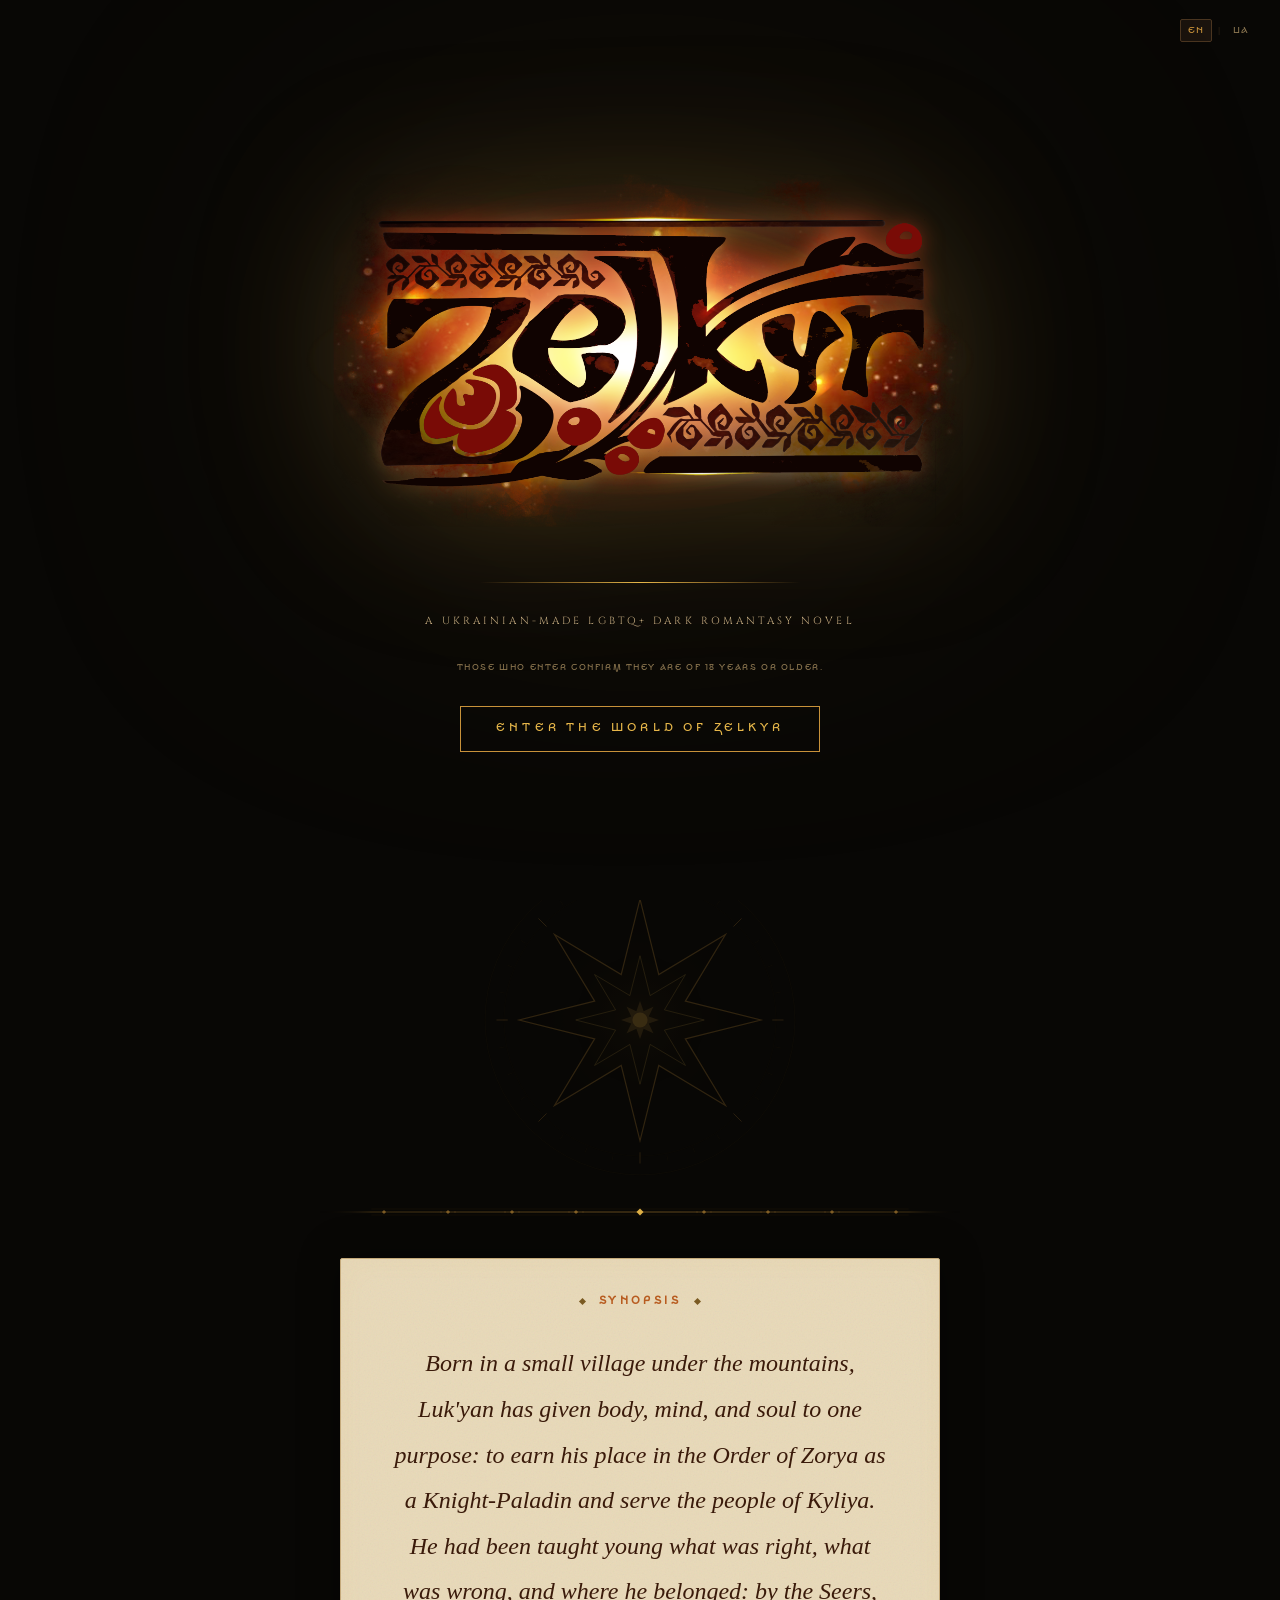
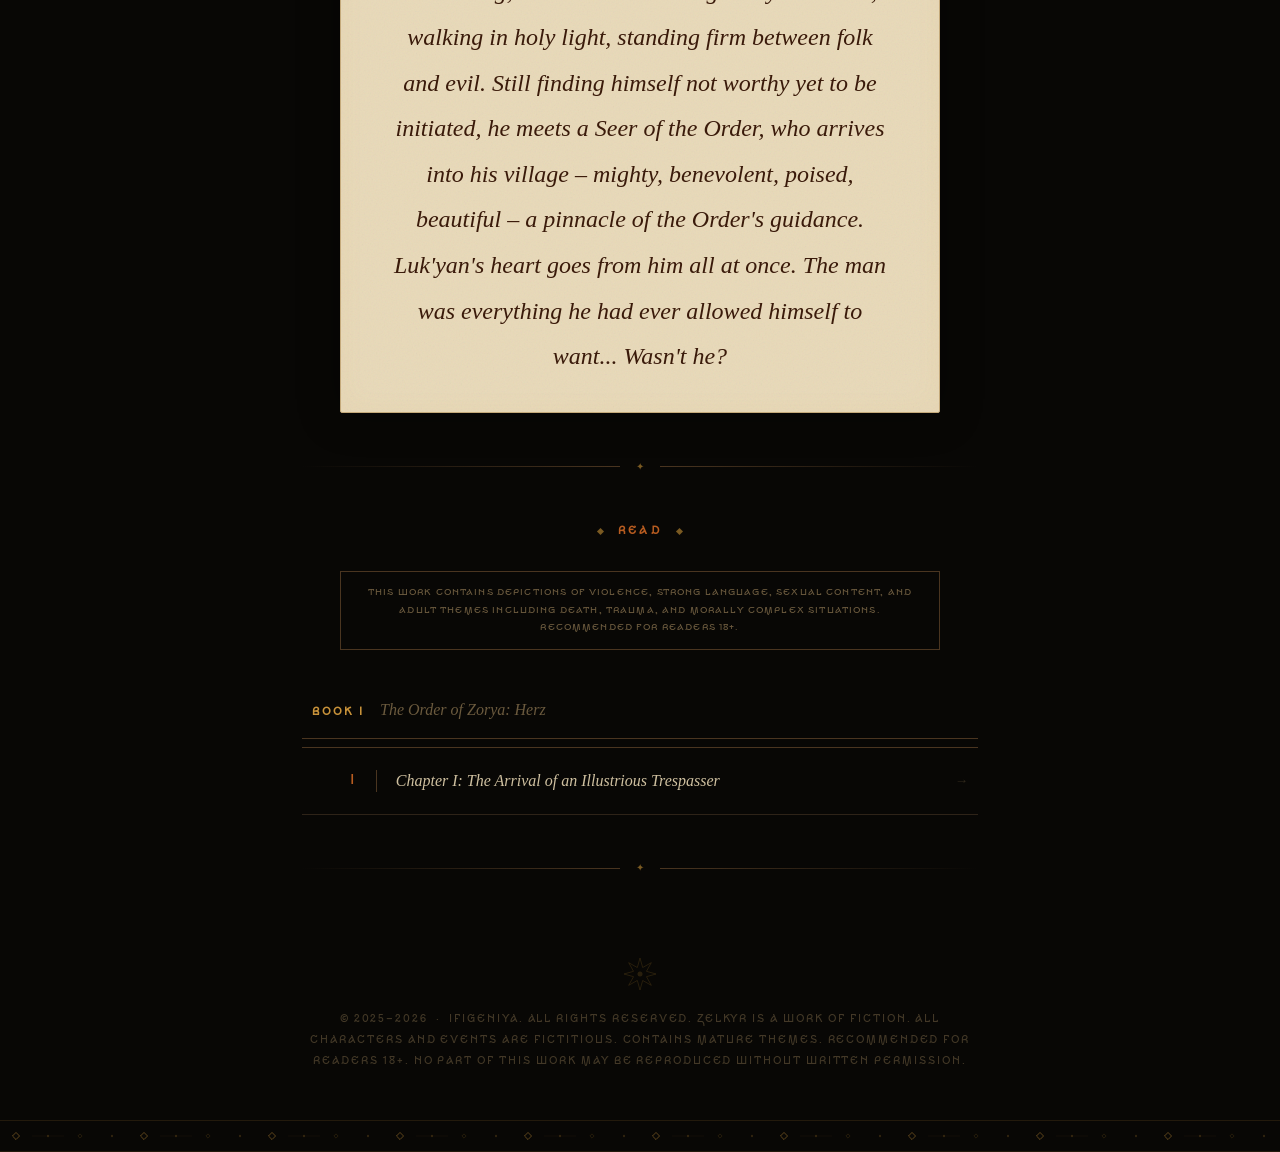
==== index.html @ b8bbede3 "Add files via upload" ====
<!DOCTYPE html>

<!--
  "Zelkyr" — www.zelkyr.com
  Built by Ifigeniya
  Last updated: 06/19/2025
  All rights reserved
-->

<html lang="en">
<head>
  <meta charset="UTF-8" />
  <meta name="viewport" content="width=device-width, initial-scale=1.0" />
  <meta name="description" content="What appears under the site name in Google search results" />
  <title>Zelkyr</title>
  <link rel="stylesheet" href="style.css" />
  <link rel="icon" type="image/x-icon" href="favicon.ico">
  <link rel="icon" type="image/png" sizes="32x32" href="favicon-32x32.png">
  <link rel="icon" type="image/png" sizes="16x16" href="favicon-16x16.png">
  <link rel="apple-touch-icon" sizes="180x180" href="apple-touch-icon.png">
  <link rel="manifest" href="site.webmanifest">

  <style>
    #mute-btn {
      position: fixed;
      bottom: 1.8rem;
      right: 2rem;
      z-index: 300;
      background: #12100c;
      border: 1px solid #4a3520;
      color: #6b5a3e;
      font-size: 1rem;
      width: 2.4rem;
      height: 2.4rem;
      border-radius: 50%;
      cursor: pointer;
      display: flex;
      align-items: center;
      justify-content: center;
      padding: 0;
      box-shadow: none;
      font-family: 'Segoe UI Symbol', 'Apple Color Emoji', 'Noto Music', sans-serif;
      transition: color 0.2s, border-color 0.2s, box-shadow 0.2s;
    }
    #mute-btn svg { display: block; margin: auto; }
    #mute-btn.playing {
      border-color: #c8923a;
      color: #e8b84a;
      box-shadow: 0 0 14px 3px #e8b84a88, 0 0 28px 6px #c8923a55;
    }
    #mute-btn:hover {
      color: #fff8d0;
      border-color: #e8b84a;
      box-shadow: 0 0 24px 6px #e8b84aaa, 0 0 48px 12px #c8923a66;
    }
  </style>

  <style id="splash-style">
    html.no-splash #splash {
      display: none !important;
    }

    #splash {
      position: fixed;
      inset: 0;
      z-index: 9999;
      background: #080705;
      display: flex;
      flex-direction: column;
      align-items: center;
      justify-content: center;
      gap: 1.8rem;
      padding: 2rem 1rem;
      overflow-y: auto;
      transition: opacity 1.2s ease;
    }

    #splash.hiding {
      opacity: 0;
      pointer-events: none;
    }

    .splash-title {
      text-align: center;
      padding: 0 1.5rem;
    }
    .splash-title img {
      display: block;
      margin: 0 auto;
      width: min(88vw, 900px);
      max-height: 45vh;
      height: auto;
      object-fit: contain;
      filter: drop-shadow(0 0 80px #e8b84a44) drop-shadow(0 0 160px #c8923a22);
    }

    /* Header title image */
    .site-title img {
      display: block;
      width: min(90vw, 1100px);
      max-width: none;
      height: auto;
      position: relative;
      left: 50%;
      transform: translateX(-50%);
    }

    .splash-rule {
      width: clamp(160px, 40vw, 320px);
      height: 1px;
      background: linear-gradient(to right, transparent, #7a5a22, #e8b84a, #7a5a22, transparent);
    }

    #splash-btn {
      font-family: var(--font-heading);
      font-size: 0.75rem;
      letter-spacing: 0.35em;
      text-transform: uppercase;
      color: #e8b84a;
      background: none;
      border: 1px solid #c8923a;
      padding: 0.9rem 2.2rem;
      cursor: pointer;
      transition: color 0.3s, border-color 0.3s, box-shadow 0.3s;
      animation: splashPulse 2.5s ease-in-out infinite;
    }

    #splash-btn:hover {
      color: #e8b84a;
      border-color: #c8923a;
      box-shadow: 0 0 20px #c8923a33;
      animation: none;
    }

    @keyframes splashPulse {
      0%, 100% {
        color: #c8923a;
        border-color: #7a5a22;
        box-shadow: 0 0 6px #c8923a22;
        text-shadow: none;
      }
      50% {
        color: #e8b84a;
        border-color: #c8923a;
        box-shadow: 0 0 24px #e8b84a99, 0 0 48px #c8923a55;
        text-shadow: 0 0 16px #e8b84a99;
      }
    }

    .splash-age {
      font-family: var(--font-heading);
      font-size: 0.55rem;
      letter-spacing: 0.18em;
      text-transform: uppercase;
      color: #8a7550;
      text-align: center;
      padding: 0 1.5rem;
    }


    .splash-lang {
      display: flex;
      align-items: center;
      gap: 0.4rem;
      position: absolute;
      top: 1.2rem;
      right: 1.5rem;
    }
    .splash-lang-btn {
      background: none;
      border: none;
      cursor: pointer;
      font-family: var(--font-heading);
      font-size: 0.6rem;
      letter-spacing: 0.15em;
      text-transform: uppercase;
      color: #8a7550;
      padding: 0.3rem 0.4rem;
      border-radius: 2px;
      transition: color 0.2s;
    }
    .splash-lang-btn.active {
      color: #c8923a;
      border: 1px solid #4a3520;
      background: #1a130d;
    }
    .splash-lang-btn:hover:not(.active) { color: #cfc0a0; }
    .splash-lang-sep { color: #4a3520; font-size: 0.5rem; }

    .splash-subtitle {
      font-family: 'Cinzel', serif;
      font-size: 0.65rem;
      letter-spacing: 0.3em;
      text-transform: uppercase;
      color: #c2aa80;
      text-align: center;
    }
  </style>
  <script>
    try {
      if (sessionStorage.getItem('zelkyr-entered')) {
        document.documentElement.classList.add('no-splash');
      }
    } catch (e) {}
  </script>
  <!-- Google Analytics -->
  <script async src="https://www.googletagmanager.com/gtag/js?id=G-04HKWR5P71"></script>
  <script>
    window.dataLayer = window.dataLayer || [];
    function gtag(){dataLayer.push(arguments);}
    gtag('js', new Date());
    gtag('config', 'G-04HKWR5P71');
  </script>

  <style id="lang-style">
    #lang-toggle {
      display: flex;
      align-items: center;
      gap: 0.3rem;
      position: fixed;
      top: 1rem;
      right: 1.5rem;
      z-index: 400;
    }
    .lang-btn {
      background: none;
      border: none;
      cursor: pointer;
      font-family: var(--font-heading);
      font-size: 0.6rem;
      letter-spacing: 0.15em;
      text-transform: uppercase;
      padding: 0.3rem 0.4rem;
      border-radius: 2px;
      transition: color 0.2s, background 0.2s;
      color: var(--muted);
    }
    .lang-btn.active {
      color: var(--gold);
      background: #1a130d;
      border: 1px solid var(--border2);
    }
    .lang-btn:hover:not(.active) { color: var(--text); }
    .lang-sep { color: var(--border2); font-size: 0.5rem; }
  </style>

  <style id="content-warning-style">
    .content-warning {
      max-width: 600px;
      margin: 0 auto 2rem;
      padding: 0.8rem 1.2rem;
      border: 1px solid var(--border2);
      font-family: var(--font-heading);
      font-size: 0.6rem;
      letter-spacing: 0.12em;
      line-height: 1.8;
      color: var(--muted);
      text-transform: uppercase;
      text-align: center;
    }
  </style>
</head>
<body>

  <!-- Splash screen -->
  <div id="splash" style="display:flex">
    <div class="splash-lang">
      <button class="splash-lang-btn active" onclick="localStorage.setItem('zelkyr-lang','en');window.location.href='index.html'">EN</button>
      <span class="splash-lang-sep">|</span>
      <button class="splash-lang-btn " onclick="localStorage.setItem('zelkyr-lang','ua');window.location.href='index-ua.html'">UA</button>
    </div>
    <div class="splash-title"><img src="images/title.png" alt="Zelkyr" /></div>
    <div class="splash-rule"></div>
    <div class="splash-subtitle">A Ukrainian-made LGBTQ+ dark romantasy novel</div>
    <div class="splash-age">Those who enter confirm they are of 18 years or older.</div>
    <button id="splash-btn" onclick="enterSite()">Enter the world of Zelkyr</button>
  </div>

  <!-- Main theme audio -->
  <audio id="main-theme" src="audio/main-theme.mp3" preload="auto"></audio>
  <audio id="click-transition" src="audio/click-transition.mp3" preload="auto"></audio>
  <audio id="click-transition2" src="audio/click-transition2.mp3" preload="auto"></audio>
  <button id="mute-btn" title="Play music">&#9834;</button>


  <!-- Language toggle -->
  <div id="lang-toggle">
    <button class="lang-btn" id="btn-en" onclick="switchLang('en')">EN</button>
    <span class="lang-sep">|</span>
    <button class="lang-btn" id="btn-ua" onclick="switchLang('ua')">UA</button>
  </div>

  <!-- Grain overlay -->
  <div class="grain"></div>

  <!-- Side border strips -->
  <canvas id="border-left" class="border-canvas border-side border-left"></canvas>
  <canvas id="border-right" class="border-canvas border-side border-right"></canvas>

  <!-- Top border strip -->
  <canvas id="border-top" class="border-canvas border-top"></canvas>

  <div class="site-wrap">

    <header class="site-header">
      <h1 class="site-title"><img src="images/title.png" alt="Zelkyr" /></h1>
      <div class="title-rule title-rule--bottom"></div>
      <p class="site-subtitle">&#10022; &nbsp; A Ukrainian-made LGBTQ+ dark romantasy novel &nbsp; &#10022;</p>
    </header>

    <nav class="site-nav">
      <a href="#synopsis" class="nav-link">Synopsis</a>
      <span class="nav-sep" aria-hidden="true">✦</span>
      <a href="#Read" class="nav-link">Read</a>
      <span class="nav-sep" aria-hidden="true">✦</span>
      <a href="team.html" class="nav-link">Team</a>
      <span class="nav-sep" aria-hidden="true">✦</span>
      <div class="nav-dropdown" id="glossaryDropdown">
        <button class="nav-dropdown-btn" onclick="toggleDropdown()">Glossary</button>
        <ul class="nav-dropdown-menu" id="glossaryMenu">
          <li><a href="characters.html">✦ &nbsp;Characters</a></li>
          <li><a href="locations.html">✦ &nbsp;Locations</a></li>
        </ul>
      </div>
    </nav>

    <!-- Decorative star buffer -->
    <div class="star-buffer">
      <canvas id="star-canvas" width="340" height="340"></canvas>
    </div>

    <div class="ornament-bar">
      <canvas id="orn-bar" width="640" height="28"></canvas>
    </div>

    <section class="synopsis" id="synopsis">
      <div class="section-head">
        <span class="section-diamond"></span>
        <span class="section-label">Synopsis</span>
        <span class="section-diamond"></span>
      </div>
      <p>
     Born in a small village under the mountains, Luk'yan has given body, mind, and soul to one purpose: 
     to earn his place in the Order of Zorya as a Knight-Paladin and serve the people of Kyliya. 
     He had been taught young what was right, what was wrong, and where he belonged: 
     by the Seers, walking in holy light, standing firm between folk and evil. 
     Still finding himself not worthy yet to be initiated, he meets a Seer of the Order, 
     who arrives into his village – mighty, benevolent, poised, beautiful – a pinnacle of the Order's guidance.
     Luk'yan's heart goes from him all at once. The man was everything he had ever allowed himself to want... 
     Wasn't he?
      </p>
    </section>

    <div class="mid-rule">
      <span></span>
      <span class="mid-glyph">✦</span>
      <span></span>
    </div>

 <section id="Read">
      <div class="section-head">
        <span class="section-diamond"></span>
        <span class="section-label">Read</span>
        <span class="section-diamond"></span>
      </div>

      <div class="content-warning">This work contains depictions of violence, strong language, sexual content, and adult themes including death, trauma, and morally complex situations. Recommended for readers 18+.</div>

      <div class="book">
        <div class="book-head">
          <span class="book-num">Book I</span>
          <span class="book-title">The Order of Zorya: Herz</span>
        </div>
        <ul class="chapter-list">
          <li>
            <a href="chapters/chapter-01.html" class="chapter-entry">
              <span class="ch-num">I</span>
              <span class="ch-divider"></span>
              <span class="ch-title">Chapter I: The Arrival of an Illustrious Trespasser</span>
              <span class="ch-arrow">→</span>
            </a>
          </li>
        </ul>
      </div>
    </section>

    <div class="mid-rule">
      <span></span>
      <span class="mid-glyph">✦</span>
      <span></span>
    </div>

    <footer class="site-footer">
      <canvas id="footer-star" width="40" height="40"></canvas>
      <p>&copy; 2025<span id="yr-range"></span> &nbsp;·&nbsp;  Ifigeniya. All rights reserved. Zelkyr is a work of fiction. All characters and events are fictitious. Contains mature themes. Recommended for readers 18+. No part of this work may be reproduced without written permission. </p>
    </footer>

  </div>

  <!-- Mobile glossary overlay (hidden on desktop via CSS) -->
  <div class="glossary-overlay" id="glossaryOverlay" aria-hidden="true">
    <button class="glossary-overlay-close" onclick="document.getElementById('glossaryOverlay').classList.remove('open')">✕</button>
    <div class="glossary-overlay-label">Glossary</div>
    <ul class="glossary-overlay-list">
      <li><a href="characters.html">Characters</a></li>
      <li><a href="locations.html">Locations</a></li>
    </ul>
  </div>

  <!-- Bottom border strip -->
  <canvas id="border-bottom" class="border-canvas border-bottom"></canvas>

  <script>
    function toggleDropdown() {
      // Use CSS breakpoint to decide behaviour
      if (window.matchMedia('(max-width: 640px)').matches) {
        var o = document.getElementById('glossaryOverlay');
        o.classList.toggle('open');
      } else {
        var menu = document.getElementById('glossaryMenu');
        var btn = document.querySelector('.nav-dropdown-btn');
        menu.classList.toggle('open');
        btn.classList.toggle('active');
      }
    }
    document.addEventListener('click', function(e) {
      var dropdown = document.getElementById('glossaryDropdown');
      if (dropdown && !dropdown.contains(e.target)) {
        document.getElementById('glossaryMenu').classList.remove('open');
        var btn = document.querySelector('.nav-dropdown-btn');
        if (btn) btn.classList.remove('active');
      }
    });
  </script>
  <script src="ornaments.js"></script>
  <script>
      var cur = new Date().getFullYear(); if (cur > 2025) { document.getElementById('yr-range').textContent = '\u2013' + cur; }
  </script>

  <script>
    (function() {
      var audio = document.getElementById('main-theme');
      var btn = document.getElementById('mute-btn');
      var muted = false;
      var scheduled = false;

      function fadeOut() {
        var fadeDuration = 2000;
        var start = null;
        var startVol = audio.volume;
        function step(ts) {
          if (!start) start = ts;
          var p = (ts - start) / fadeDuration;
          if (p < 1) {
            audio.volume = startVol * (1 - p);
            requestAnimationFrame(step);
          } else {
            audio.volume = 0;
            audio.pause();
          }
        }
        requestAnimationFrame(step);
      }

      function startAudio() {
        audio.volume = 1;
        audio.currentTime = 0;
        audio.play().then(function() {
          audio.addEventListener('timeupdate', function onUpdate() {
            if (!muted && audio.duration && audio.currentTime >= audio.duration - 2) {
              audio.removeEventListener('timeupdate', onUpdate);
              fadeOut();
            }
          });
        }).catch(function(e) {
          console.log('Audio play failed:', e);
        });
      }

      // Called by splash screen button
      window.enterSite = function() {
        if (scheduled) return;
        scheduled = true;
        try { sessionStorage.setItem('zelkyr-entered', '1'); } catch (e) {}
        var splash = document.getElementById('splash');
        splash.classList.add('hiding');
        setTimeout(function() { splash.style.display = 'none'; }, 1200);
        startAudio();
      };

      var MUSIC_ICON = '&#9834;';
      var MUTED_ICON = '<span style="position:relative;display:inline-flex;align-items:center;justify-content:center;width:1.1rem;height:1.1rem;"><span style="font-size:1rem;position:relative;z-index:1;">&#9834;</span><svg style="position:absolute;top:0;left:0;width:100%;height:100%;overflow:visible;" viewBox="0 0 20 20"><line x1="2" y1="18" x2="18" y2="2" stroke="currentColor" stroke-width="2" stroke-linecap="round"/></svg></span>';

      function updateBtn() {
        if (audio.paused) {
          btn.innerHTML = MUSIC_ICON;
          btn.title = 'Play music';
          btn.classList.remove('playing');
        } else if (muted) {
          btn.innerHTML = MUTED_ICON;
          btn.title = 'Unmute';
          btn.classList.add('playing');
        } else {
          btn.innerHTML = MUSIC_ICON;
          btn.title = 'Mute';
          btn.classList.add('playing');
        }
      }

      // Music button — play if paused, mute/unmute if playing
      btn.addEventListener('click', function(e) {
        e.stopPropagation();
        if (audio.paused) {
          muted = false;
          startAudio();
          setTimeout(updateBtn, 100);
        } else if (muted) {
          audio.volume = 1;
          muted = false;
          updateBtn();
        } else {
          audio.volume = 0;
          muted = true;
          updateBtn();
        }
      });

      // Update btn after audio starts
      var _origPlay = audio.play.bind(audio);
      audio.addEventListener('play', function() { setTimeout(updateBtn, 50); });
      audio.addEventListener('pause', function() { setTimeout(updateBtn, 50); });
    })();
  </script>

  <script>
    (function() {
      var chapterAudio = document.getElementById('click-transition');   // for chapters
      var generalAudio = document.getElementById('click-transition2');  // for all other pages

      document.addEventListener('click', function(e) {
        var link = e.target.closest('a');
        if (!link) return;
        var href = link.getAttribute('href');
        if (!href) return;
        if (href.startsWith('#')) return;
        if (href.startsWith('http') && !href.includes(location.hostname)) return;

        var isChapter = href.includes('chapter-');
        var audio = isChapter ? chapterAudio : generalAudio;

        e.preventDefault();
        var dest = link.href;

        // Stop main theme before playing transition
        var mainTheme = document.getElementById('main-theme');
        if (mainTheme && !mainTheme.paused) {
          mainTheme.pause();
          mainTheme.currentTime = 0;
        }

        audio.currentTime = 0;
        audio.play().then(function() {
          audio.addEventListener('ended', function() {
            window.location.href = dest;
          }, { once: true });
          setTimeout(function() { window.location.href = dest; }, 2000);
        }).catch(function() {
          window.location.href = dest;
        });
      });
    })();
  </script>

  <script>
    (function() {
      var LANG_MAP = {
        'index.html':         'index-ua.html',
        'gemstones.html':     'gemstones-ua.html', 
        'characters.html':    'characters-ua.html',
        'locations.html':     'locations-ua.html',
        'team.html':          'team-ua.html',
        'index-ua.html':      'index.html',
        'gemstones-ua.html':  'gemstones.html',
        'characters-ua.html': 'characters.html',
        'locations-ua.html':  'locations.html',
        'team-ua.html':       'team.html',
      };

      function getCurrentPage() {
        var path = window.location.pathname;
        return path.substring(path.lastIndexOf('/') + 1) || 'index.html';
      }

      function isUAPage() {
        return getCurrentPage().endsWith('-ua.html') ||
               getCurrentPage().includes('-ua/');
      }

      window.switchLang = function(lang) {
        localStorage.setItem('zelkyr-lang', lang);
        var page = getCurrentPage();
        var dest;
        if (page.includes('chapter-')) {
          dest = lang === 'ua'
            ? page.replace(/(-ua)?\.html$/, '-ua.html')
            : page.replace('-ua.html', '.html');
        } else {
          dest = lang === 'ua'
            ? (LANG_MAP[page] && LANG_MAP[page].endsWith('-ua.html') ? LANG_MAP[page] : page.replace('.html', '-ua.html'))
            : (LANG_MAP[page] && !LANG_MAP[page].endsWith('-ua.html') ? LANG_MAP[page] : page.replace('-ua.html', '.html'));
        }
        if (dest && dest !== page) window.location.href = dest;
      };

      // Set active button
      var ua = isUAPage();
      var btnEn = document.getElementById('btn-en');
      var btnUa = document.getElementById('btn-ua');
      if (btnEn) btnEn.classList.toggle('active', !ua);
      if (btnUa) btnUa.classList.toggle('active', ua);

      // Auto-redirect based on saved language — use flag to prevent loops
      var saved = localStorage.getItem('zelkyr-lang');
      if (saved && !sessionStorage.getItem('lang-redirected')) {
        var ua = isUAPage();
        if (saved === 'ua' && !ua) {
          sessionStorage.setItem('lang-redirected', '1');
          switchLang('ua');
        } else if (saved === 'en' && ua) {
          sessionStorage.setItem('lang-redirected', '1');
          switchLang('en');
        }
      }
    })();
  </script>
</body>
</html>
---- style.css ----
@import url('https://fonts.googleapis.com/css2?family=Cinzel+Decorative:wght@700;900&family=Cinzel:wght@400;600&family=IM+Fell+English:ital@0;1&family=Lora:ital,wght@0,400;0,500;0,600;1,400;1,500&family=Cormorant+SC:wght@400;600;700&display=swap');

/* ── Kyiv Region (Ukrainian display/heading font) ── */
@font-face {
  font-family: 'Kyiv Region';
  src: url([data-uri]) format('woff2');
  font-weight: normal;
  font-style: normal;
  font-display: swap;
}

:root {
  --bg:         #080705;
  --border:     #2e2318;
  --border2:    #4a3520;
  --text:       #cfc0a0;
  --muted:      #6b5a3e;
  --accent:     #b85c20;
  --gold:       #c8923a;
  --gold2:      #e8b84a;
  --gold-dim:   #7a5a22;
  --font-display: 'Kyiv Region', serif;
  --font-heading: 'Kyiv Region', serif;
  --font-body:    'IM Fell English', serif;
}

/* ── Ukrainian pages: remap font variables ── */
html[lang="uk"] {
  --font-heading: 'Kyiv Region', serif;
  --font-display: 'Kyiv Region', serif;
  --font-body:    'Lora', serif;
}
/* Exceptions kept in their original fonts in BOTH languages:
   the subtitle line and the big chapter heading */
.site-subtitle,
.splash-subtitle { font-family: 'Cinzel', serif !important; }
.chapter-title-large { font-family: 'Cinzel Decorative', serif !important; }
/* Cinzel Decorative has no Cyrillic — UA chapter titles use Kyiv Region instead */
html[lang="uk"] .chapter-title-large {
  font-family: var(--font-display) !important;
  text-transform: uppercase;
  letter-spacing: 0.18em;
}
/* Lora runs larger than the Latin display faces — nudge sizes down slightly */
html[lang="uk"] body { font-size: 1rem; }
html[lang="uk"] .chapter-body p { font-size: 1.08rem; }

*, *::before, *::after { box-sizing: border-box; margin: 0; padding: 0; }
html { scroll-behavior: smooth; }

body {
  background-color: var(--bg);
  color: var(--text);
  font-family: var(--font-body);
  font-size: 1.05rem;
  line-height: 1.9;
  min-height: 100vh;
  overflow-x: hidden;
}

/* ── Grain ── */
.grain {
  position: fixed;
  inset: 0;
  pointer-events: none;
  z-index: 100;
  opacity: 0.045;
  background-image: url("data:image/svg+xml,%3Csvg xmlns='http://www.w3.org/2000/svg' width='200' height='200'%3E%3Cfilter id='n'%3E%3CfeTurbulence type='fractalNoise' baseFrequency='0.9' numOctaves='4' stitchTiles='stitch'/%3E%3C/filter%3E%3Crect width='200' height='200' filter='url(%23n)'/%3E%3C/svg%3E");
}

/* ── Border canvases ── */
.border-canvas {
  display: block;
  position: relative;
  z-index: 10;
}

canvas { pointer-events: none; }

.border-top,
.border-bottom {
  width: 100%;
  height: 32px;
}

.border-top  { margin-bottom: 0; }
.border-bottom { margin-top: 0; }

.border-side {
  position: fixed;
  top: 0;
  width: 28px;
  height: 100vh;
  z-index: 10;
  pointer-events: none;
}

.border-left  { left: 0; }
.border-right { right: 0; }

/* ── Layout ── */
.site-wrap {
  max-width: 740px;
  margin: 0 auto;
  padding: 0 2rem;
}

/* ── Star seal ── */
.star-wrap {
  display: flex;
  justify-content: center;
  padding: 5rem 0 1.5rem;
  animation: fadeIn 1.4s ease both;
}

/* ── Header ── */
.site-header {
  text-align: center;
  padding: 0.5rem 0 3rem;
  animation: fadeIn 1.4s 0.2s ease both;
}

.title-rule {
  height: 1px;
  margin: 0.6rem auto;
  width: 80%;
  background: linear-gradient(to right, transparent, var(--gold-dim), var(--gold2), var(--gold-dim), transparent);
}

.site-title {
  font-family: var(--font-display);
  font-size: clamp(3rem, 10vw, 12rem);
  font-weight: 900;
  color: #cc2244;
  line-height: 1;
  text-shadow:
    0 0 60px #e8b84a44,
    0 0 120px #c8923a22,
    0 2px 4px #00000099;
  letter-spacing: 0.04em;
}

.site-subtitle {
  margin-top: 0.9rem;
  font-family: 'Cinzel', serif;
  font-size: 0.78rem;
  letter-spacing: 0.35em;
  text-transform: uppercase;
  color: var(--text);
  text-align: center;
  max-width: 620px;
  margin-left: auto;
  margin-right: auto;
}

/* ── Nav ── */
.site-nav {
  display: flex;
  justify-content: center;
  align-items: center;
  gap: 1.4rem;
  padding: 1rem 0 1.8rem;
  font-family: var(--font-heading);
  font-size: 2rem;
  letter-spacing: 0.22em;
  text-transform: uppercase;
  animation: fadeIn 1.4s 0.4s ease both;
  font-weight: 600;
  overflow: visible;
}

.site-nav a {
  color: var(--text);
  text-decoration: none;
  transition: color 0.25s;
}
.site-nav a:hover { color: var(--gold); }
.nav-sep { color: var(--gold-dim); font-size: 0.5rem; }

/* ── Ornament bar ── */
.ornament-bar {
  display: flex;
  justify-content: center;
  margin: 0.5rem 0 2rem;
  animation: fadeIn 1.4s 0.5s ease both;
}
.ornament-bar canvas { max-width: 100%; }
.ornament-bar--slim { margin: 1.5rem 0; }

/* ── Section head ── */
.section-head {
  display: flex;
  align-items: center;
  justify-content: center;
  gap: 0.9rem;
  margin-bottom: 1.8rem;
}

.section-label {
  font-family: var(--font-heading);
  font-size: 0.7rem;
  letter-spacing: 0.3em;
  text-transform: uppercase;
  color: var(--accent);
  font-weight: 600;
}

.section-diamond {
  display: inline-block;
  width: 5px;
  height: 5px;
  background: var(--gold-dim);
  transform: rotate(45deg);
}

/* ── Synopsis ── */
.synopsis {
  padding: 2rem 2.5rem;
  animation: fadeIn 1.4s 0.6s ease both;
  background: #e8d9b8;
  background-image:
    url("data:image/svg+xml,%3Csvg xmlns='http://www.w3.org/2000/svg' width='300' height='300'%3E%3Cfilter id='n'%3E%3CfeTurbulence type='fractalNoise' baseFrequency='0.65' numOctaves='4' stitchTiles='stitch'/%3E%3C/filter%3E%3Crect width='300' height='300' filter='url(%23n)' opacity='0.08'/%3E%3C/svg%3E");
  border: 1px solid #c4a97a;
  border-radius: 2px;
  max-width: 600px;
  margin: 0 auto;
  box-shadow: 0 0 40px #00000066, inset 0 0 30px #c8923a0a;
}

.synopsis p {
  font-style: italic;
  font-size: 1.5rem;
  text-align: center;
  color: #3a1a0a;
  opacity: 1;
  max-width: 500px;
  margin: 0 auto;
  line-height: 1.9;
}

/* ── Mid rule ── */
.mid-rule {
  display: flex;
  align-items: center;
  gap: 1rem;
  margin: 2.8rem 0;
}
.mid-rule span:first-child,
.mid-rule span:last-child {
  flex: 1;
  height: 1px;
  background: linear-gradient(to right, transparent, var(--border2));
}
.mid-rule span:last-child {
  background: linear-gradient(to left, transparent, var(--border2));
}
.mid-glyph {
  font-size: 0.6rem;
  color: var(--gold-dim);
  flex-shrink: 0;
}

/* ── Book ── */
.book {
  margin-bottom: 2.5rem;
}

.book-head {
  display: flex;
  align-items: baseline;
  gap: 1rem;
  padding: 0.8rem 0.6rem;
  border-bottom: 1px solid var(--border2);
  margin-bottom: 0.5rem;
}

.book-num {
  font-family: var(--font-heading);
  font-size: 0.7rem;
  letter-spacing: 0.2em;
  text-transform: uppercase;
  color: var(--gold);
  font-weight: 600;
}

.book-title {
  font-family: var(--font-body);
  font-style: italic;
  font-size: 1rem;
  color: var(--muted);
}

/* ── Chapter list ── */
.chapter-list {
  list-style: none;
  border-top: 1px solid var(--border2);
}

.chapter-list li { border-bottom: 1px solid var(--border); }

.chapter-entry {
  display: grid;
  grid-template-columns: 2.8rem 1px 1fr auto;
  align-items: center;
  gap: 1.2rem;
  padding: 1.1rem 0.6rem;
  text-decoration: none;
  color: var(--text);
  transition: background 0.2s, padding-left 0.25s;
  cursor: pointer;
}

.chapter-entry:hover {
  background: #1a130d;
  padding-left: 1.2rem;
}

.chapter-entry:hover .ch-num { color: var(--gold2); }
.chapter-entry:hover .ch-title { color: var(--gold); }
.chapter-entry:hover .ch-arrow { opacity: 1; color: var(--gold); }

.ch-num {
  font-family: var(--font-heading);
  font-size: 1rem;
  letter-spacing: 0.12em;
  color: var(--accent);
  text-align: right;
  transition: color 0.2s;
}

.ch-divider {
  display: block;
  width: 1px;
  height: 1.4rem;
  background: var(--border2);
}

.ch-title {
  font-style: italic;
  font-size: 1rem;
  transition: color 0.2s;
}

.ch-arrow {
  font-size: 0.85rem;
  color: var(--muted);
  opacity: 0.4;
  transition: opacity 0.2s, color 0.2s;
}

.chapter-coming {
  display: grid;
  grid-template-columns: 2.8rem 1px 1fr;
  align-items: center;
  gap: 1.2rem;
  padding: 1.1rem 0.6rem;
  opacity: 0.3;
  cursor: default;
}

.chapter-coming .ch-title { font-style: italic; font-size: 0.95rem; }

/* ── Footer ── */
.site-footer {
  text-align: center;
  padding: 2rem 0 3rem;
  margin-top: 1rem;
}

.site-footer canvas {
  display: block;
  margin: 0 auto 1rem;
  opacity: 0.5;
}

.site-footer p {
  font-family: var(--font-heading);
  font-size: 0.68rem;
  letter-spacing: 0.18em;
  text-transform: uppercase;
  color: var(--muted);
  opacity: 0.6;
}

/* ── Chapter page ── */
.chapter-back {
  padding: 2rem 0 0;
  font-family: var(--font-heading);
  font-size: 0.72rem;
  letter-spacing: 0.15em;
  text-transform: uppercase;
}

.chapter-back a {
  color: var(--muted);
  text-decoration: none;
  transition: color 0.2s;
}
.chapter-back a:hover { color: var(--gold); }

.chapter-header {
  text-align: center;
  padding: 2rem 0 1rem;
  animation: fadeIn 1.2s ease both;
}

.chapter-title-large {
  font-family: 'Cinzel Decorative', serif;
  font-size: clamp(1.6rem, 5vw, 3rem);
  color: var(--gold2);
  letter-spacing: 0.08em;
  line-height: 1.2;
  margin-top: 0.8rem;
  text-shadow: 0 0 40px #e8b84a33;
}

.chapter-body {
  padding: 0.5rem 0 1rem;
  animation: fadeIn 1.2s 0.3s ease both;
}

.chapter-body p {
  margin-bottom: 1.6rem;
  text-align: justify;
  hyphens: auto;
}

/* Indent paragraphs after the first, keep spacing too */
.chapter-body p + p {
  text-indent: 2em;
}

.chapter-body p:first-child::first-letter {
  font-family: var(--font-display);
  font-size: 4.2rem;
  float: left;
  line-height: 0.78;
  margin: 0.08em 0.14em 0 0;
  color: var(--gold2);
  text-shadow: 0 0 24px #e8b84a55;
}

/* When the first paragraph opens with a dialogue dash, a script wraps
   the dash + first letter in .dialogue-drop so they enlarge together.
   Suppress the default ::first-letter so it doesn't double up. */
.chapter-body p:first-child.has-dialogue-drop::first-letter {
  font-size: inherit;
  float: none;
  margin: 0;
  color: inherit;
  text-shadow: none;
  font-family: inherit;
  line-height: inherit;
}

.chapter-body .dialogue-drop {
  font-family: var(--font-display);
  font-size: 4.2rem;
  float: left;
  line-height: 0.78;
  margin: 0.08em 0.14em 0 0;
  color: var(--gold2);
  text-shadow: 0 0 24px #e8b84a55;
  white-space: nowrap;
}

.chapter-footer-nav {
  display: flex;
  justify-content: space-between;
  font-family: var(--font-heading);
  font-size: 0.72rem;
  letter-spacing: 0.15em;
  text-transform: uppercase;
}

.chapter-footer-nav a {
  color: var(--muted);
  text-decoration: none;
  transition: color 0.2s;
}
.chapter-footer-nav a:hover { color: var(--gold); }

/* ── Animation ── */
@keyframes fadeIn {
  from { opacity: 0; transform: translateY(10px); }
  to   { opacity: 1; transform: translateY(0); }
}

/* ── Responsive / Mobile ── */
@media (max-width: 640px) {

  /* Hide side border strips on mobile — too narrow to fit */
  .border-side { display: none; }

  /* Give content room to breathe without side strips */
  .site-wrap { padding: 0 1.2rem; }

  /* Shrink star image */
  .star-wrap { padding: 2.5rem 0 1rem; }
  .star-wrap img { width: 160px !important; }

  /* Title scales via clamp already but cap it sensibly */
  .site-title { font-size: clamp(2.8rem, 14vw, 5rem); }

  /* Subtitle smaller and tighter */
  .site-subtitle {
    font-size: 0.62rem;
    letter-spacing: 0.18em;
    max-width: 100%;
  }

  /* Header less bottom padding */
  .site-header { padding: 0.5rem 0 1.5rem; }

  /* ── Nav: stack vertically ── */
  .site-nav {
    flex-direction: column;
    gap: 0.2rem;
    font-size: 1rem;
    letter-spacing: 0.15em;
    padding: 0.8rem 0 1.2rem;
  }

  /* Hide the separators between nav items on mobile */
  .nav-sep { display: none; }

  /* Each nav link gets its own row */
  .nav-link {
    display: block;
    padding: 0.4rem 0;
    width: 100%;
    text-align: center;
    text-decoration: none;
  }

  /* Dropdown button same treatment */
  .nav-dropdown { width: 100%; text-align: center; }
  .nav-dropdown-btn {
    font-size: 1rem !important;
    letter-spacing: 0.15em;
    padding: 0.4rem 0;
    width: 100%;
  }

  /* Dropdown menu full width on mobile */
  .nav-dropdown-menu {
    position: static;
    transform: none;
    left: auto;
    min-width: 100%;
    width: 100%;
    margin-top: 0;
    box-shadow: none;
    border-left: none;
    border-right: none;
  }

  /* Synopsis parchment block — smaller padding on mobile */
  .synopsis {
    padding: 1.2rem 1.2rem;
    max-width: 100%;
  }

  .synopsis p {
    font-size: 1.1rem;
    max-width: 100%;
  }

  /* Book title wraps gracefully */
  .book-head { flex-wrap: wrap; gap: 0.4rem; }

  /* Chapter entries — slightly tighter */
  .chapter-entry { gap: 0.8rem; padding: 1rem 0.4rem; }
  .chapter-coming { gap: 0.8rem; padding: 1rem 0.4rem; }

  /* Footer */
  .site-footer { padding: 1.5rem 0 2rem; }

  /* Chapter pages */
  .chapter-back { padding: 1.2rem 0 0; }
  .chapter-body p:first-child::first-letter { font-size: 3rem; }
  .chapter-body .dialogue-drop { font-size: 3rem; }
  .parchment-text { padding: 1.5rem 1.2rem; font-size: 1.1rem; }
}

/* ── Nav dropdown ── */
.nav-dropdown {
  position: relative;
}

.nav-dropdown-btn {
  background: none;
  border: none;
  cursor: pointer;
  font-family: var(--font-heading);
  font-size: 2rem;
  font-weight: 600;
  letter-spacing: 0.22em;
  text-transform: uppercase;
  color: var(--text);
  padding: 0;
  transition: color 0.25s;
}

.nav-dropdown-btn:hover,
.nav-dropdown-btn.active { color: var(--gold); }

.nav-dropdown-menu::before {
  content: '';
  position: absolute;
  top: -1px;
  left: 0;
  right: 0;
  height: 1px;
  background: linear-gradient(to right, transparent, var(--gold), transparent);
}

.nav-dropdown-menu.open { display: block; }



/* ── Nav buffer star ── */
.star-buffer {
  display: flex;
  justify-content: center;
  padding: 0.5rem 0 0;
  animation: fadeIn 1.4s 0.45s ease both;
  pointer-events: none;
}

.star-buffer canvas {
  opacity: 0.25;
  filter: drop-shadow(0 0 12px #c8923a33);
}

@media (max-width: 640px) {
  .star-buffer { padding: 1.5rem 0 0; }
}

/* ── Dropdown menu — single complete definition ── */
.nav-dropdown-menu {
  display: none;
  position: absolute;
  top: calc(100% + 0.5rem);
  left: 50%;
  transform: translateX(-50%);
  min-width: 280px;
  background: #12100c;
  border: 1px solid var(--border2);
  list-style: none;
  z-index: 9999;
  box-shadow: 0 8px 32px #000000aa;
}

.nav-dropdown-menu.open { display: block; }

.nav-dropdown-menu li {
  border-bottom: 1px solid var(--border);
}

.nav-dropdown-menu li:last-child {
  border-bottom: none;
}

.nav-dropdown-menu a {
  display: flex;
  align-items: center;
  justify-content: center;
  min-height: 4.5rem;
  padding: 0 1.4rem;
  font-family: var(--font-heading);
  font-size: 0.85rem;
  letter-spacing: 0.15em;
  text-transform: uppercase;
  color: var(--text);
  text-decoration: none;
  transition: color 0.2s, background 0.2s;
}

.nav-dropdown-menu a:hover {
  color: var(--gold);
  background: #1a130d;
}

/* ── Mobile glossary overlay ── */
.glossary-overlay { display: none; }

@media (max-width: 640px) {
  .nav-dropdown-menu { display: none !important; }

  .glossary-overlay {
    position: fixed;
    inset: 0;
    background: rgba(8,7,5,0.97);
    z-index: 500;
    flex-direction: column;
    align-items: center;
    justify-content: center;
    gap: 2rem;
  }

  .glossary-overlay.open { display: flex; }

  .glossary-overlay-close {
    position: absolute;
    top: 1.8rem;
    right: 1.8rem;
    background: none;
    border: 1px solid var(--border2);
    color: var(--muted);
    font-size: 1.2rem;
    cursor: pointer;
    padding: 0.5rem 0.9rem;
    line-height: 1;
    border-radius: 2px;
    transition: color 0.2s, border-color 0.2s;
  }

  .glossary-overlay-close:hover {
    color: var(--gold);
    border-color: var(--gold);
  }

  .glossary-overlay-label {
    font-family: var(--font-heading);
    font-size: 0.65rem;
    letter-spacing: 0.3em;
    text-transform: uppercase;
    color: var(--accent);
    font-weight: 600;
  }

  .glossary-overlay-list {
    list-style: none;
    width: 85%;
    text-align: center;
  }

  .glossary-overlay-list li {
    border-top: 1px solid var(--border2);
  }

  .glossary-overlay-list li:last-child {
    border-bottom: 1px solid var(--border2);
  }

  .glossary-overlay-list a {
    display: flex;
    align-items: center;
    justify-content: center;
    min-height: 5rem;
    width: 100%;
    font-family: var(--font-heading);
    font-size: 1.1rem;
    font-weight: 600;
    letter-spacing: 0.15em;
    text-transform: uppercase;
    color: var(--text);
    text-decoration: none;
    transition: color 0.2s, background 0.2s;
  }

  .glossary-overlay-list a:hover {
    color: var(--gold);
    background: #1a130d;
  }
}

/* ── Scene break spacing ── */
.scene-break {
  text-align: center;
  color: var(--gold-dim);
  font-size: 0.7rem;
  letter-spacing: 0.4em;
  margin: 2.5rem 0;
}
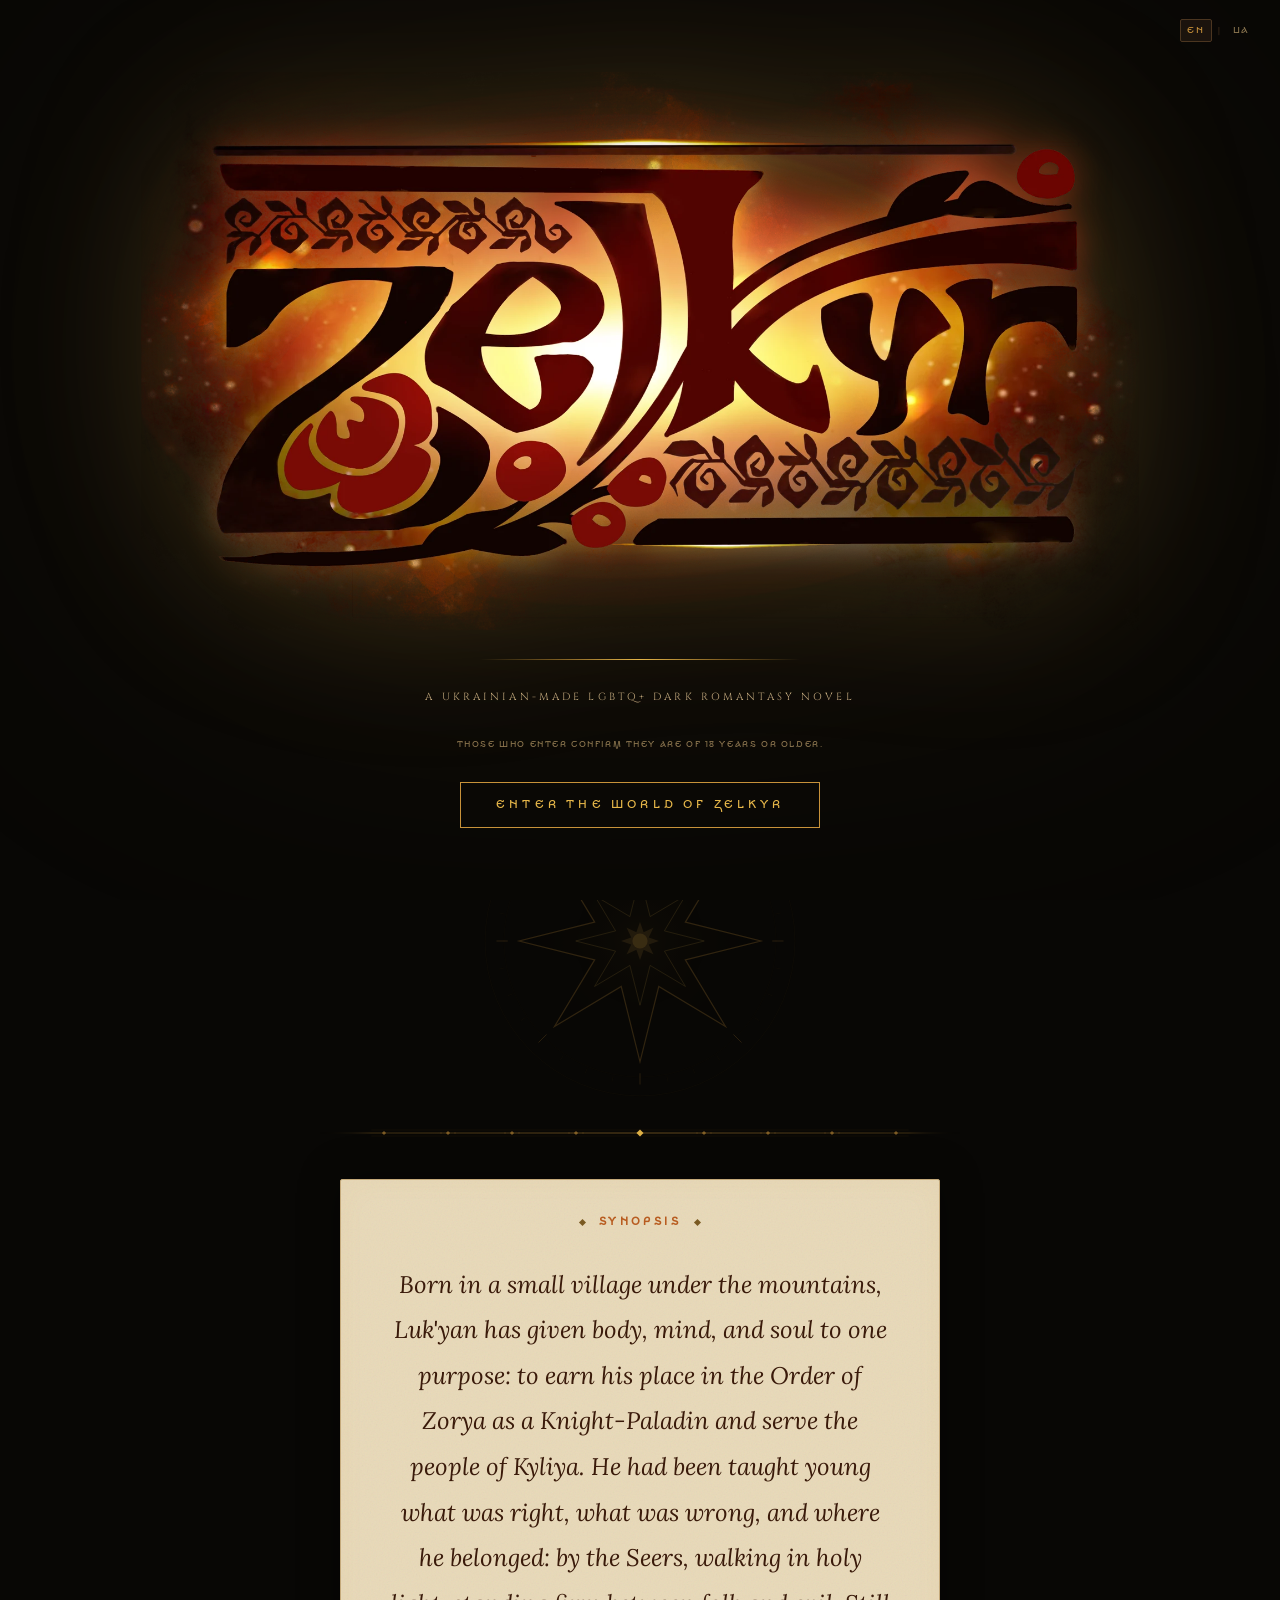
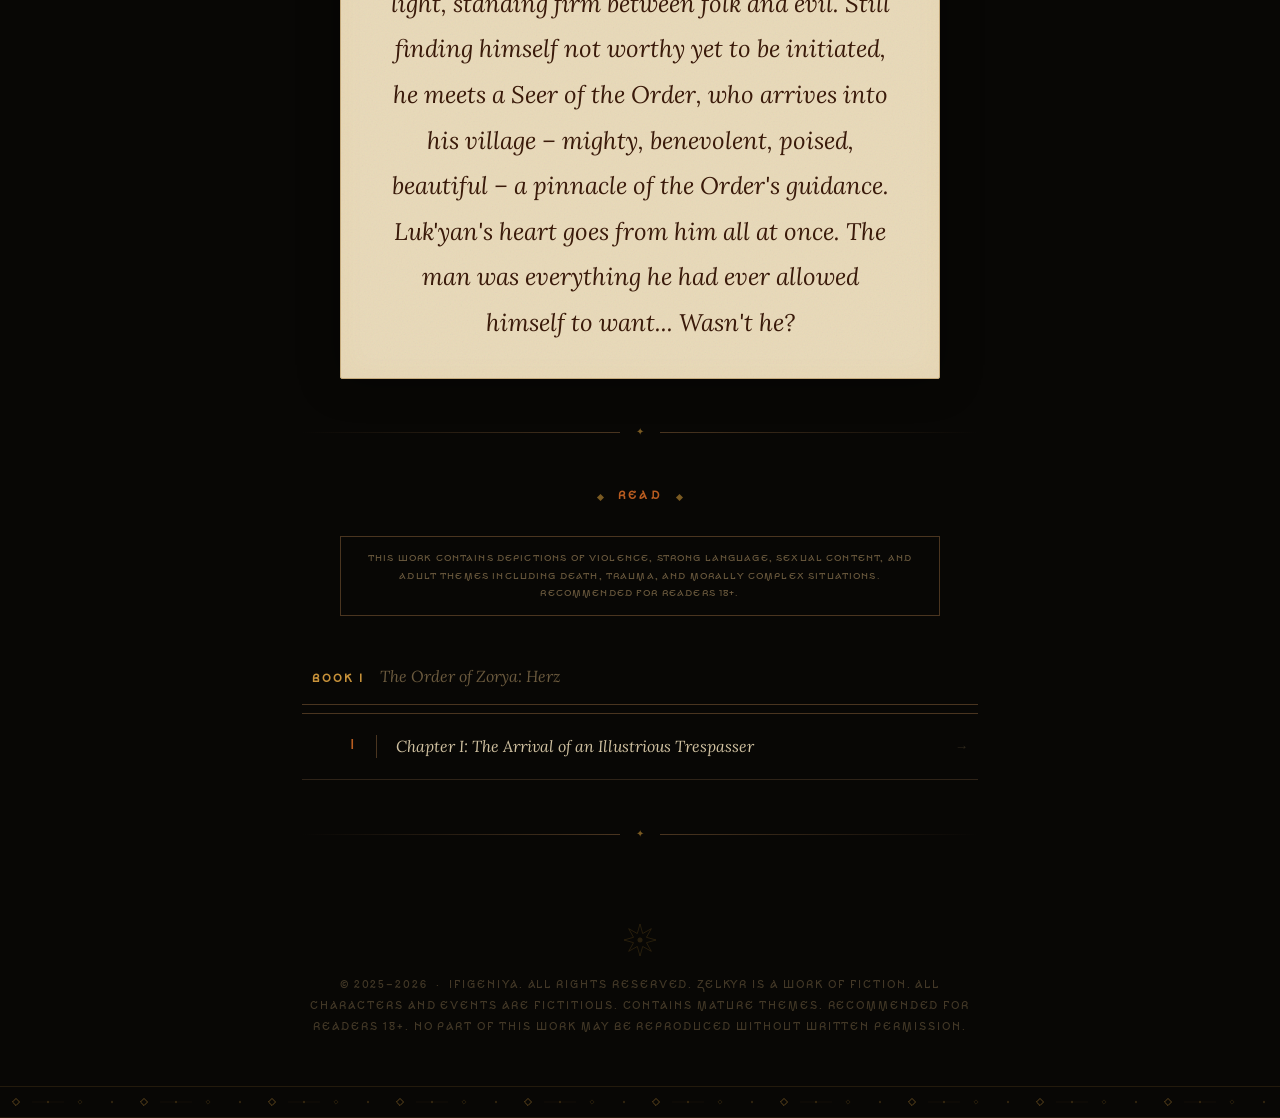
==== commit 66b0b00e: "Add files via upload" ====
--- a/index.html
+++ b/index.html
@@ -87,17 +87,36 @@
     .splash-title img {
       display: block;
       margin: 0 auto;
-      width: min(88vw, 900px);
-      max-height: 45vh;
+      width: min(92vw, 1200px);
+      max-height: 62vh;
       height: auto;
       object-fit: contain;
       filter: drop-shadow(0 0 80px #e8b84a44) drop-shadow(0 0 160px #c8923a22);
     }
 
+    /* Short windows: tighten the stack so the larger title still fits
+       without the splash needing to scroll */
+    @media (max-height: 800px) {
+      #splash { gap: 1.2rem; padding: 1.2rem 1rem; }
+    }
+
+    /* Mobile: the artwork is wide (~1.94:1), so width is the binding
+       constraint on a portrait screen — go edge to edge */
+    @media (max-width: 640px) {
+      #splash { padding: 2rem 0; }
+      .splash-title { padding: 0; width: 100%; }
+      .splash-title img {
+        width: 100vw;
+        max-height: 52vh;
+      }
+    }
+
     /* Header title image */
     .site-title img {
       display: block;
-      width: min(90vw, 1100px);
+      /* trimmed artwork fills the box edge to edge, so the cap is ~85% of
+         what it was with the untrimmed PNG — same apparent size */
+      width: min(76vw, 930px);
       max-width: none;
       height: auto;
       position: relative;
@@ -269,7 +288,7 @@
       <span class="splash-lang-sep">|</span>
       <button class="splash-lang-btn " onclick="localStorage.setItem('zelkyr-lang','ua');window.location.href='index-ua.html'">UA</button>
     </div>
-    <div class="splash-title"><img src="images/title.png" alt="Zelkyr" /></div>
+    <div class="splash-title"><img src="images/title.webp" alt="Zelkyr" /></div>
     <div class="splash-rule"></div>
     <div class="splash-subtitle">A Ukrainian-made LGBTQ+ dark romantasy novel</div>
     <div class="splash-age">Those who enter confirm they are of 18 years or older.</div>
@@ -303,7 +322,7 @@
   <div class="site-wrap">
 
     <header class="site-header">
-      <h1 class="site-title"><img src="images/title.png" alt="Zelkyr" /></h1>
+      <h1 class="site-title"><img src="images/title.webp" alt="Zelkyr" /></h1>
       <div class="title-rule title-rule--bottom"></div>
       <p class="site-subtitle">&#10022; &nbsp; A Ukrainian-made LGBTQ+ dark romantasy novel &nbsp; &#10022;</p>
     </header>
--- a/style.css
+++ b/style.css
@@ -21,15 +21,9 @@
   --gold-dim:   #7a5a22;
   --font-display: 'Kyiv Region', serif;
   --font-heading: 'Kyiv Region', serif;
-  --font-body:    'IM Fell English', serif;
-}
-
-/* ── Ukrainian pages: remap font variables ── */
-html[lang="uk"] {
-  --font-heading: 'Kyiv Region', serif;
-  --font-display: 'Kyiv Region', serif;
   --font-body:    'Lora', serif;
 }
+
 /* Exceptions kept in their original fonts in BOTH languages:
    the subtitle line and the big chapter heading */
 .site-subtitle,
@@ -41,9 +35,6 @@
   text-transform: uppercase;
   letter-spacing: 0.18em;
 }
-/* Lora runs larger than the Latin display faces — nudge sizes down slightly */
-html[lang="uk"] body { font-size: 1rem; }
-html[lang="uk"] .chapter-body p { font-size: 1.08rem; }
 
 *, *::before, *::after { box-sizing: border-box; margin: 0; padding: 0; }
 html { scroll-behavior: smooth; }
@@ -52,7 +43,7 @@
   background-color: var(--bg);
   color: var(--text);
   font-family: var(--font-body);
-  font-size: 1.05rem;
+  font-size: 1rem;
   line-height: 1.9;
   min-height: 100vh;
   overflow-x: hidden;
@@ -420,6 +411,7 @@
 }
 
 .chapter-body p {
+  font-size: 1.08rem;
   margin-bottom: 1.6rem;
   text-align: justify;
   hyphens: auto;
@@ -635,6 +627,12 @@
 
 @media (max-width: 640px) {
   .star-buffer { padding: 1.5rem 0 0; }
+  /* ornaments.js writes an inline 340px width, which crowds the title on
+     narrow screens — !important is needed to beat that inline style */
+  .star-buffer canvas {
+    width: 50vw !important;
+    height: 50vw !important;
+  }
 }
 
 /* ── Dropdown menu — single complete definition ── */
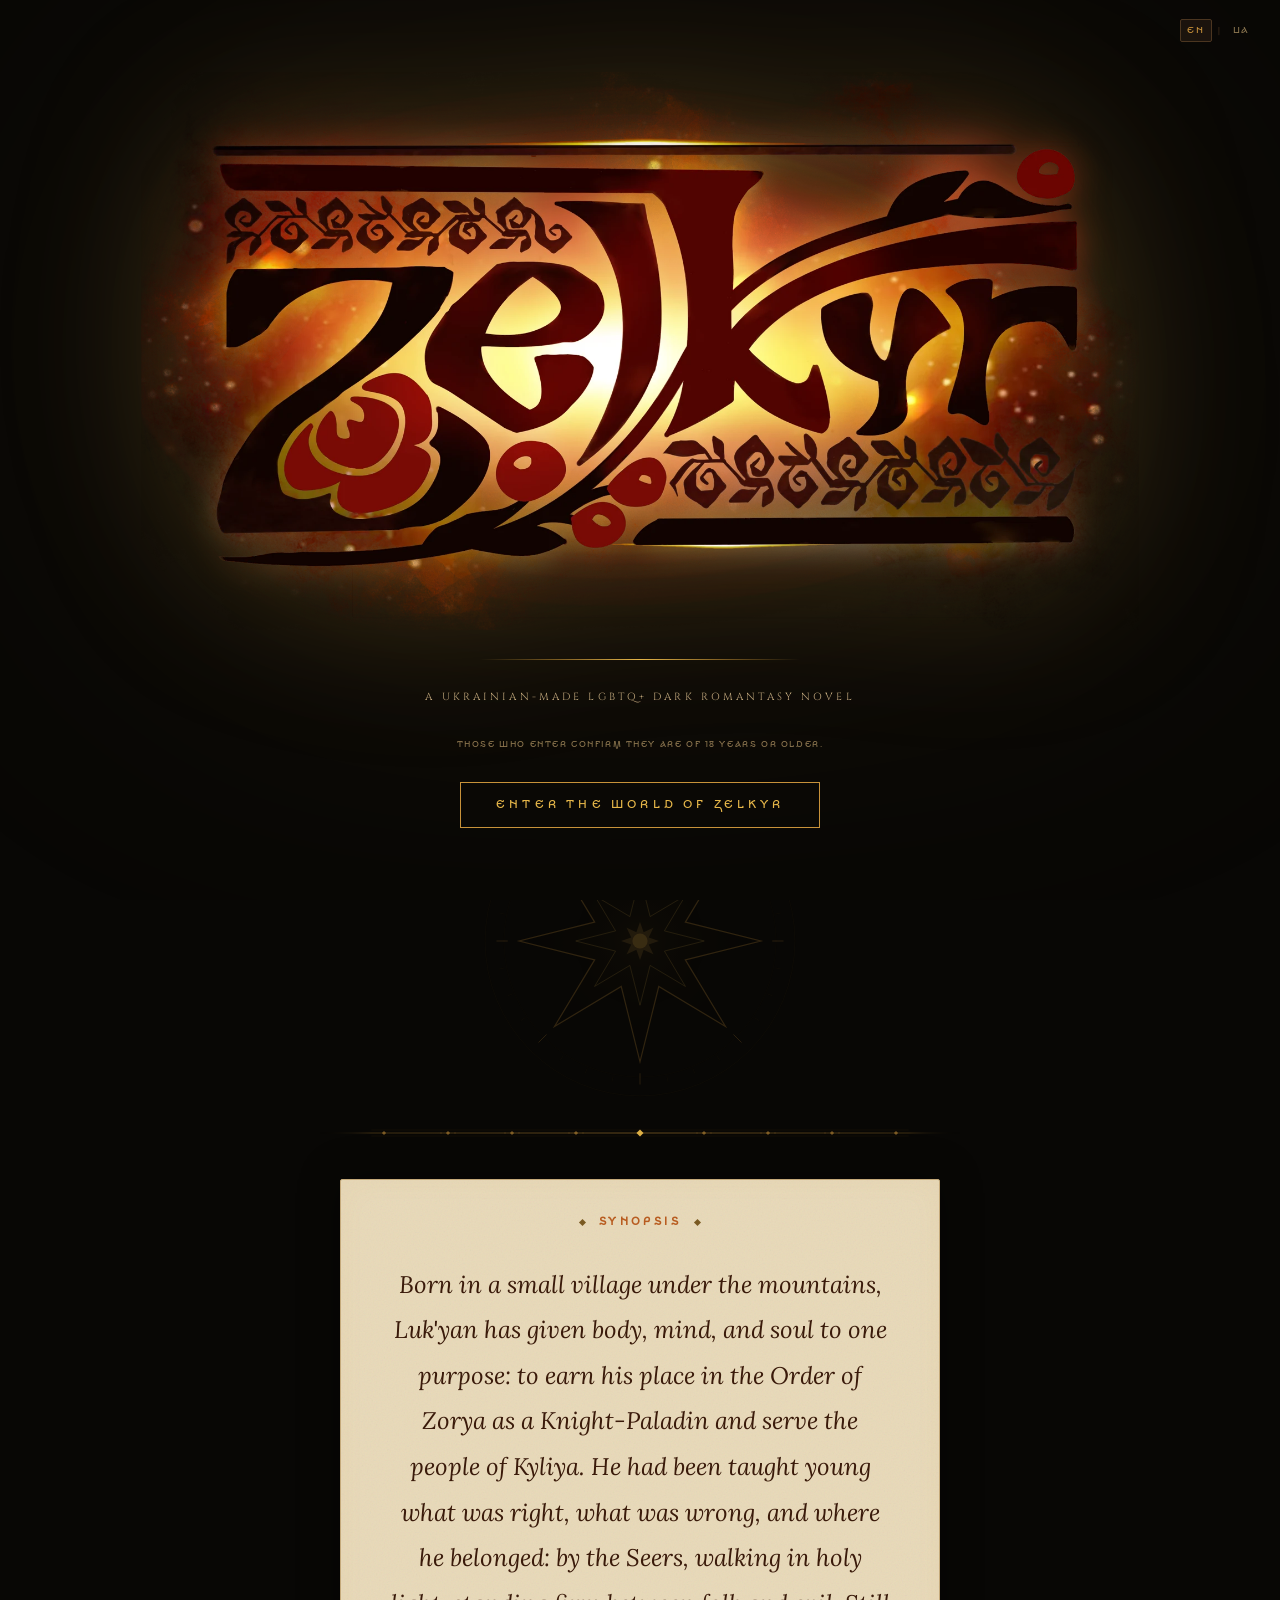
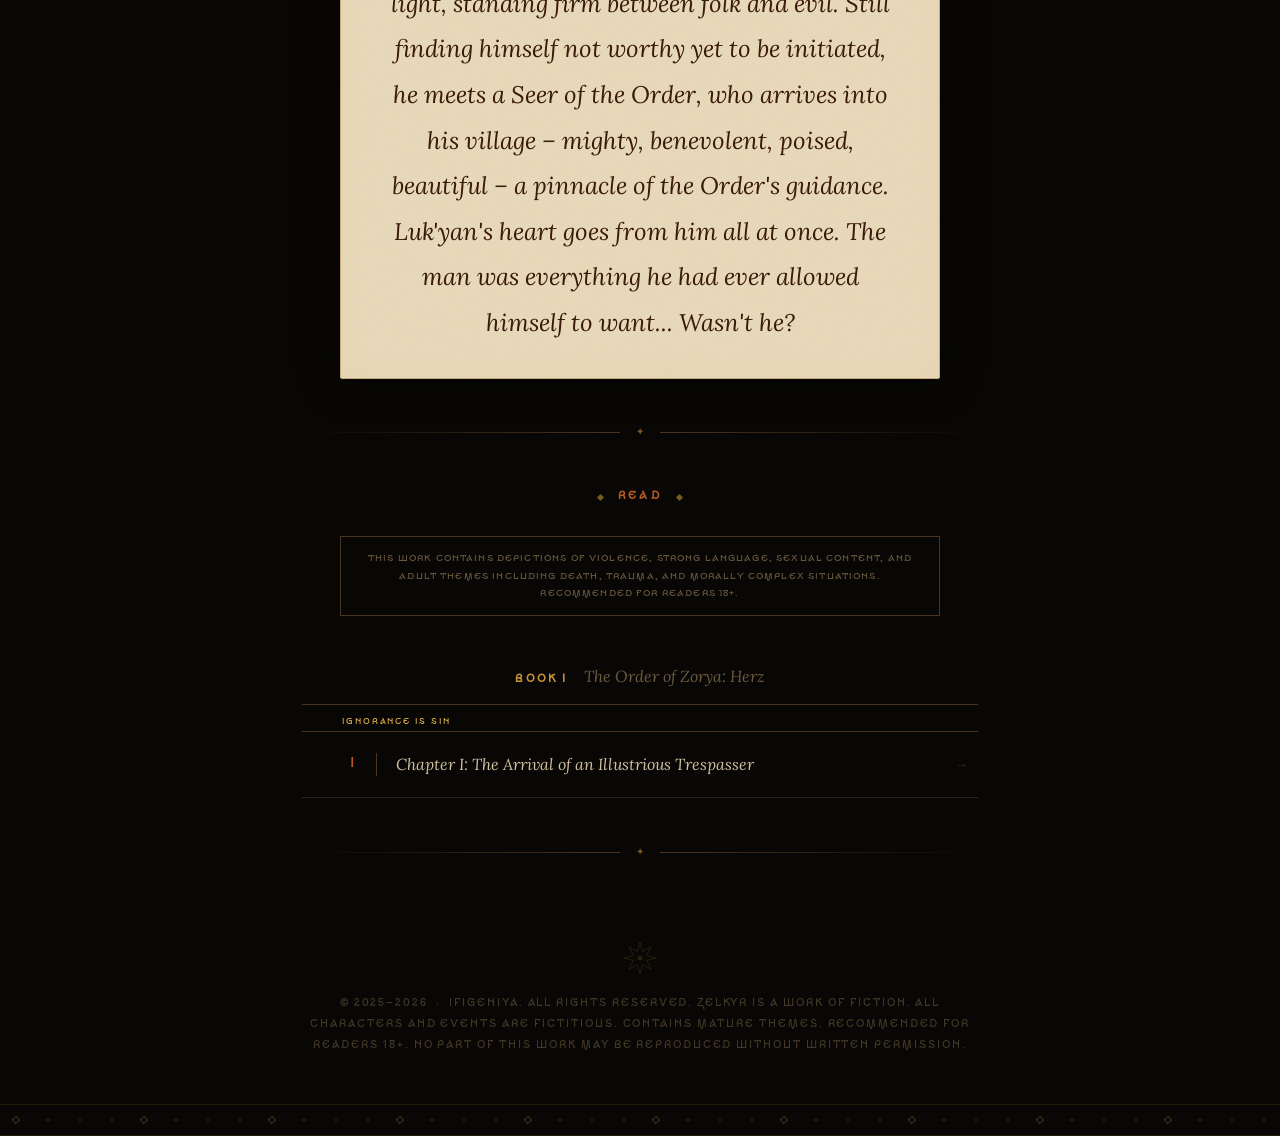
==== commit 2626c89d: "Add files via upload" ====
--- a/index.html
+++ b/index.html
@@ -390,6 +390,7 @@
           <span class="book-num">Book I</span>
           <span class="book-title">The Order of Zorya: Herz</span>
         </div>
+        <p class="book-epigraph">Ignorance is sin</p>
         <ul class="chapter-list">
           <li>
             <a href="chapters/chapter-01.html" class="chapter-entry">
--- a/style.css
+++ b/style.css
@@ -1,4 +1,4 @@
-@import url('https://fonts.googleapis.com/css2?family=Cinzel+Decorative:wght@700;900&family=Cinzel:wght@400;600&family=IM+Fell+English:ital@0;1&family=Lora:ital,wght@0,400;0,500;0,600;1,400;1,500&family=Cormorant+SC:wght@400;600;700&display=swap');
+@import url('https://fonts.googleapis.com/css2?family=Cinzel+Decorative:wght@700;900&family=Cinzel:wght@400;600&family=Lora:ital,wght@0,400;0,500;0,600;1,400;1,500&display=swap');
 
 /* ── Kyiv Region (Ukrainian display/heading font) ── */
 @font-face {
@@ -96,14 +96,6 @@
   padding: 0 2rem;
 }
 
-/* ── Star seal ── */
-.star-wrap {
-  display: flex;
-  justify-content: center;
-  padding: 5rem 0 1.5rem;
-  animation: fadeIn 1.4s ease both;
-}
-
 /* ── Header ── */
 .site-header {
   text-align: center;
@@ -259,6 +251,7 @@
 .book-head {
   display: flex;
   align-items: baseline;
+  justify-content: center;
   gap: 1rem;
   padding: 0.8rem 0.6rem;
   border-bottom: 1px solid var(--border2);
@@ -279,6 +272,18 @@
   font-style: italic;
   font-size: 1rem;
   color: var(--muted);
+}
+
+/* Book epigraph — the book's central idea, set as an inscription so it
+   doesn't compete with the italic .book-title above it */
+.book-epigraph {
+  font-family: var(--font-display);
+  font-size: 0.54rem;
+  letter-spacing: 0.22em;
+  text-transform: uppercase;
+  color: var(--gold2);
+  padding-left: 2.5rem;
+  margin: 0.6rem 0 0;
 }
 
 /* ── Chapter list ── */
@@ -534,19 +539,6 @@
     width: 100%;
   }
 
-  /* Dropdown menu full width on mobile */
-  .nav-dropdown-menu {
-    position: static;
-    transform: none;
-    left: auto;
-    min-width: 100%;
-    width: 100%;
-    margin-top: 0;
-    box-shadow: none;
-    border-left: none;
-    border-right: none;
-  }
-
   /* Synopsis parchment block — smaller padding on mobile */
   .synopsis {
     padding: 1.2rem 1.2rem;
@@ -572,7 +564,6 @@
   .chapter-back { padding: 1.2rem 0 0; }
   .chapter-body p:first-child::first-letter { font-size: 3rem; }
   .chapter-body .dialogue-drop { font-size: 3rem; }
-  .parchment-text { padding: 1.5rem 1.2rem; font-size: 1.1rem; }
 }
 
 /* ── Nav dropdown ── */
@@ -606,10 +597,6 @@
   height: 1px;
   background: linear-gradient(to right, transparent, var(--gold), transparent);
 }
-
-.nav-dropdown-menu.open { display: block; }
-
-
 
 /* ── Nav buffer star ── */
 .star-buffer {
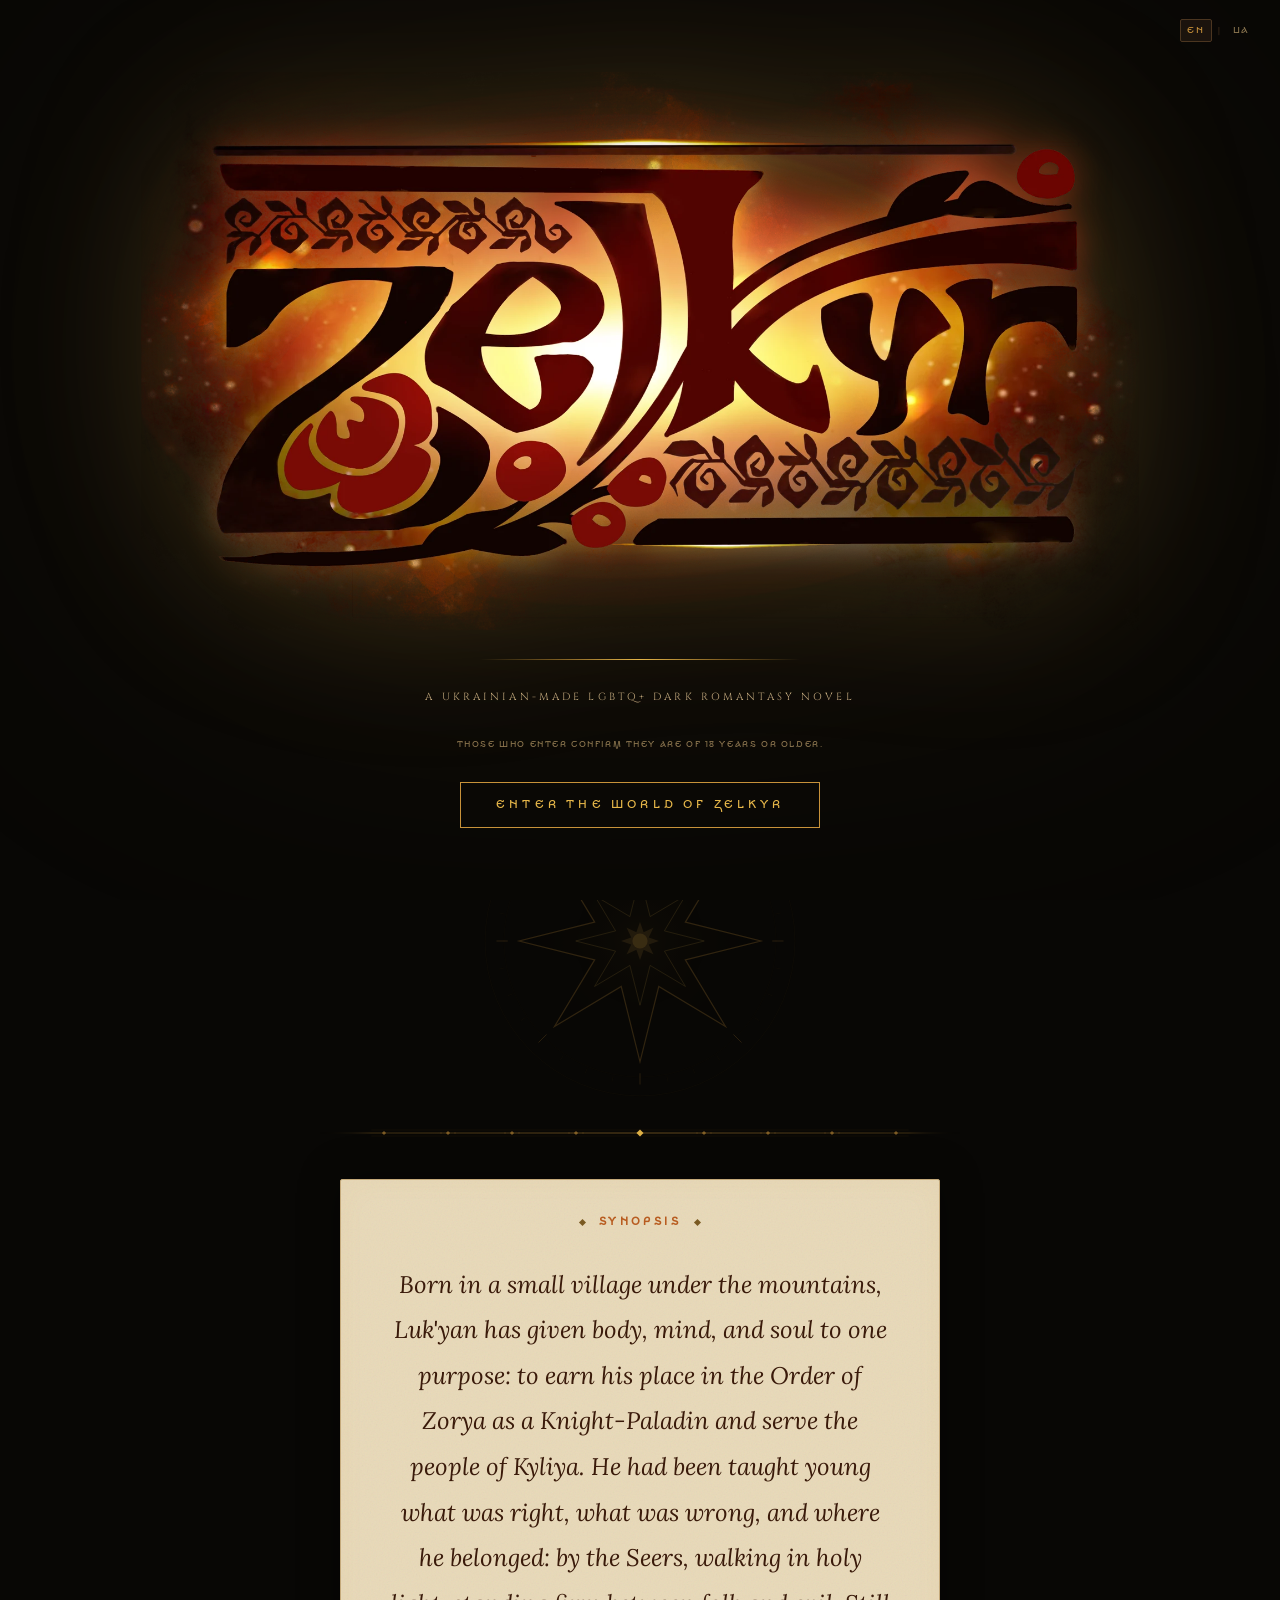
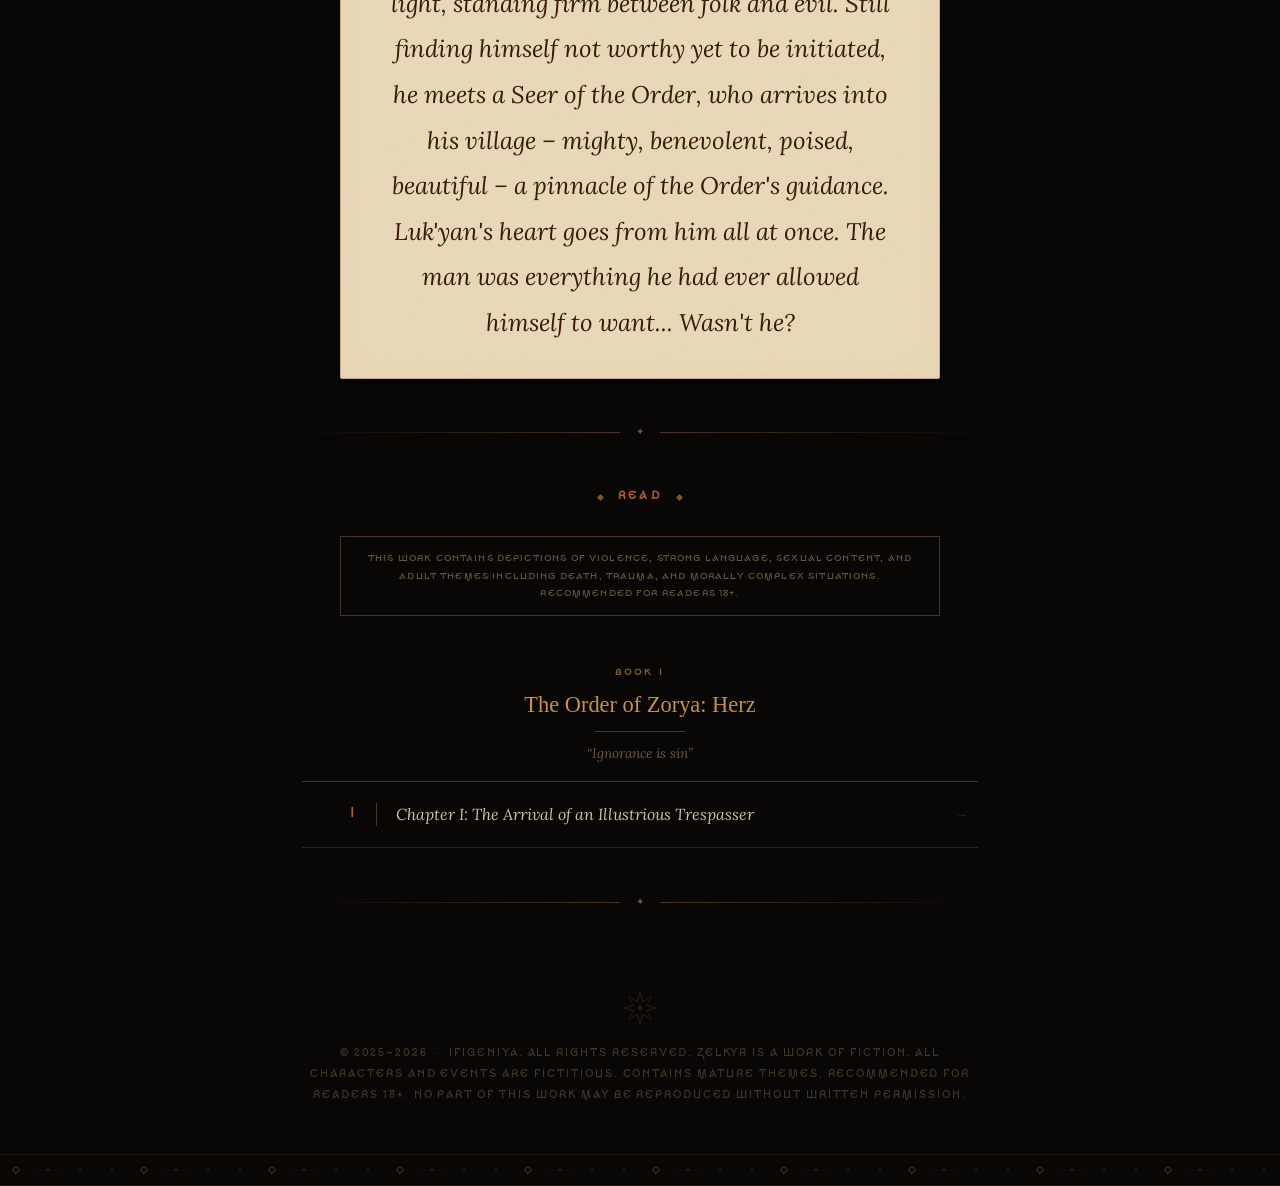
==== commit e0e7d75e: "Update last updated date and comments in index.html Updated last updated date and modified comments " ====
--- a/index.html
+++ b/index.html
@@ -3,7 +3,7 @@
 <!--
   "Zelkyr" — www.zelkyr.com
   Built by Ifigeniya
-  Last updated: 06/19/2025
+  Last updated: 09/02/2026
   All rights reserved
 -->
 
@@ -94,14 +94,11 @@
       filter: drop-shadow(0 0 80px #e8b84a44) drop-shadow(0 0 160px #c8923a22);
     }
 
-    /* Short windows: tighten the stack so the larger title still fits
-       without the splash needing to scroll */
     @media (max-height: 800px) {
       #splash { gap: 1.2rem; padding: 1.2rem 1rem; }
     }
 
-    /* Mobile: the artwork is wide (~1.94:1), so width is the binding
-       constraint on a portrait screen — go edge to edge */
+    /* Mobile */
     @media (max-width: 640px) {
       #splash { padding: 2rem 0; }
       .splash-title { padding: 0; width: 100%; }
@@ -114,8 +111,6 @@
     /* Header title image */
     .site-title img {
       display: block;
-      /* trimmed artwork fills the box edge to edge, so the cap is ~85% of
-         what it was with the untrimmed PNG — same apparent size */
       width: min(76vw, 930px);
       max-width: none;
       height: auto;
@@ -343,7 +338,7 @@
       </div>
     </nav>
 
-    <!-- Decorative star buffer -->
+    <!-- Decorative star -->
     <div class="star-buffer">
       <canvas id="star-canvas" width="340" height="340"></canvas>
     </div>
@@ -432,7 +427,6 @@
 
   <script>
     function toggleDropdown() {
-      // Use CSS breakpoint to decide behaviour
       if (window.matchMedia('(max-width: 640px)').matches) {
         var o = document.getElementById('glossaryOverlay');
         o.classList.toggle('open');
@@ -527,7 +521,7 @@
         }
       }
 
-      // Music button — play if paused, mute/unmute if playing
+      // Music button 
       btn.addEventListener('click', function(e) {
         e.stopPropagation();
         if (audio.paused) {
@@ -639,7 +633,7 @@
       if (btnEn) btnEn.classList.toggle('active', !ua);
       if (btnUa) btnUa.classList.toggle('active', ua);
 
-      // Auto-redirect based on saved language — use flag to prevent loops
+      // Auto-redirect based on saved language
       var saved = localStorage.getItem('zelkyr-lang');
       if (saved && !sessionStorage.getItem('lang-redirected')) {
         var ua = isUAPage();
--- a/style.css
+++ b/style.css
@@ -250,41 +250,61 @@
 
 .book-head {
   display: flex;
-  align-items: baseline;
-  justify-content: center;
-  gap: 1rem;
-  padding: 0.8rem 0.6rem;
-  border-bottom: 1px solid var(--border2);
-  margin-bottom: 0.5rem;
+  flex-direction: column;
+  align-items: center;
+  gap: 0.55rem;
+  padding: 1rem 0.6rem 0;
+  margin-bottom: 0;
+}
+
+/* short centred rule between the title and the epigraph */
+.book-head::after {
+  content: '';
+  width: 90px;
+  height: 1px;
+  background: var(--border2);
+  margin-top: 0.2rem;
 }
 
 .book-num {
   font-family: var(--font-heading);
-  font-size: 0.7rem;
-  letter-spacing: 0.2em;
-  text-transform: uppercase;
+  font-size: 0.6rem;
+  letter-spacing: 0.3em;
+  text-transform: uppercase;
+  color: var(--gold-dim);
+  font-weight: 600;
+}
+
+.book-title {
+  font-family: 'Cinzel Decorative', serif;
+  font-size: 1.4rem;
+  line-height: 1.25;
   color: var(--gold);
-  font-weight: 600;
-}
-
-.book-title {
+  text-align: center;
+}
+/* Cinzel Decorative is Latin-only — Ukrainian titles use Lora instead */
+html[lang="uk"] .book-title {
+  font-family: var(--font-body);
+  font-size: 1.65rem;
+}
+
+/* Book epigraph — the book's central idea, set quietly so it sits under
+   the title rather than competing with it */
+.book-epigraph {
   font-family: var(--font-body);
   font-style: italic;
-  font-size: 1rem;
+  font-size: 0.85rem;
   color: var(--muted);
-}
-
-/* Book epigraph — the book's central idea, set as an inscription so it
-   doesn't compete with the italic .book-title above it */
-.book-epigraph {
-  font-family: var(--font-display);
-  font-size: 0.54rem;
-  letter-spacing: 0.22em;
-  text-transform: uppercase;
-  color: var(--gold2);
-  padding-left: 2.5rem;
-  margin: 0.6rem 0 0;
-}
+  text-align: center;
+  margin: 0.55rem 0 0.9rem;
+}
+
+/* Quote marks live in CSS so the HTML keeps clean, searchable text and each
+   language gets its own convention */
+.book-epigraph::before { content: '\201C'; }
+.book-epigraph::after  { content: '\201D'; }
+html[lang="uk"] .book-epigraph::before { content: '\00AB'; }
+html[lang="uk"] .book-epigraph::after  { content: '\00BB'; }
 
 /* ── Chapter list ── */
 .chapter-list {
@@ -551,7 +571,9 @@
   }
 
   /* Book title wraps gracefully */
-  .book-head { flex-wrap: wrap; gap: 0.4rem; }
+  .book-head { gap: 0.4rem; padding-top: 0.6rem; }
+  .book-title { font-size: 1.15rem; }
+  html[lang="uk"] .book-title { font-size: 1.3rem; }
 
   /* Chapter entries — slightly tighter */
   .chapter-entry { gap: 0.8rem; padding: 1rem 0.4rem; }
@@ -759,4 +781,3 @@
   letter-spacing: 0.4em;
   margin: 2.5rem 0;
 }
-
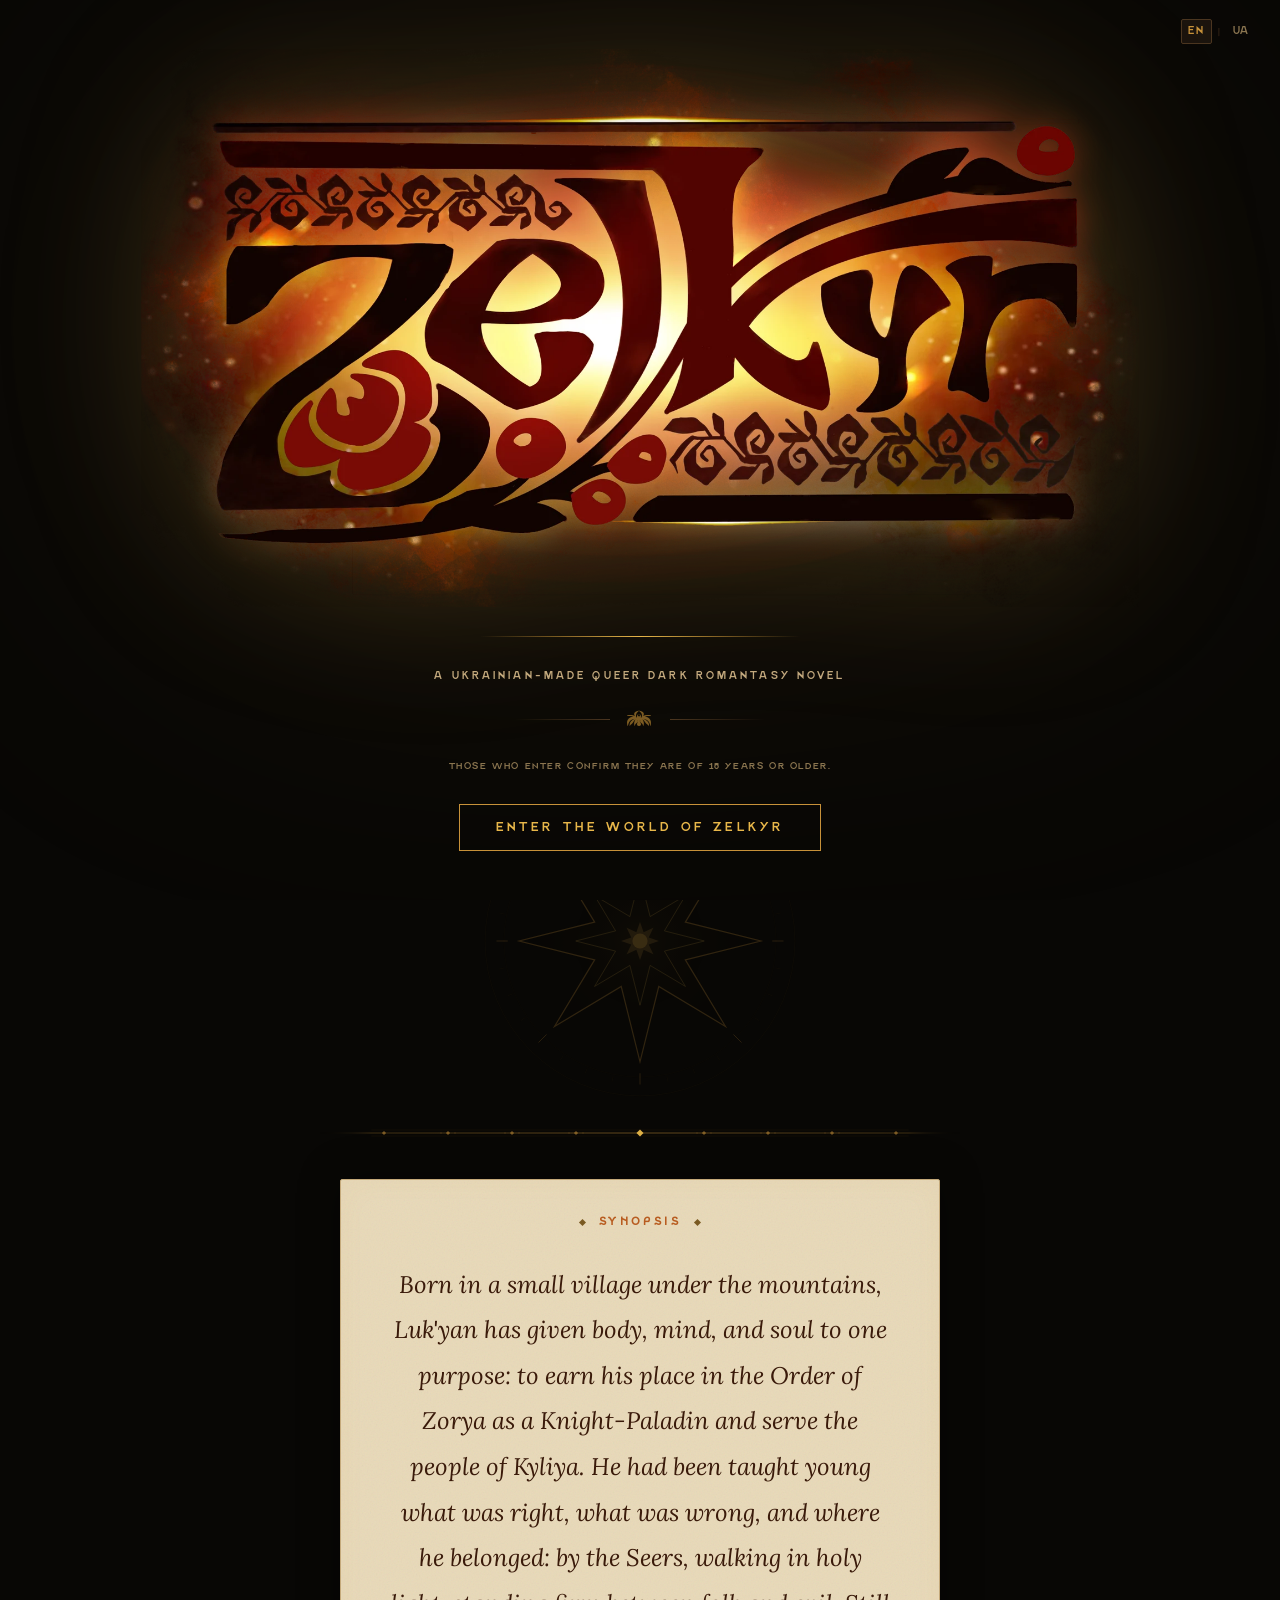
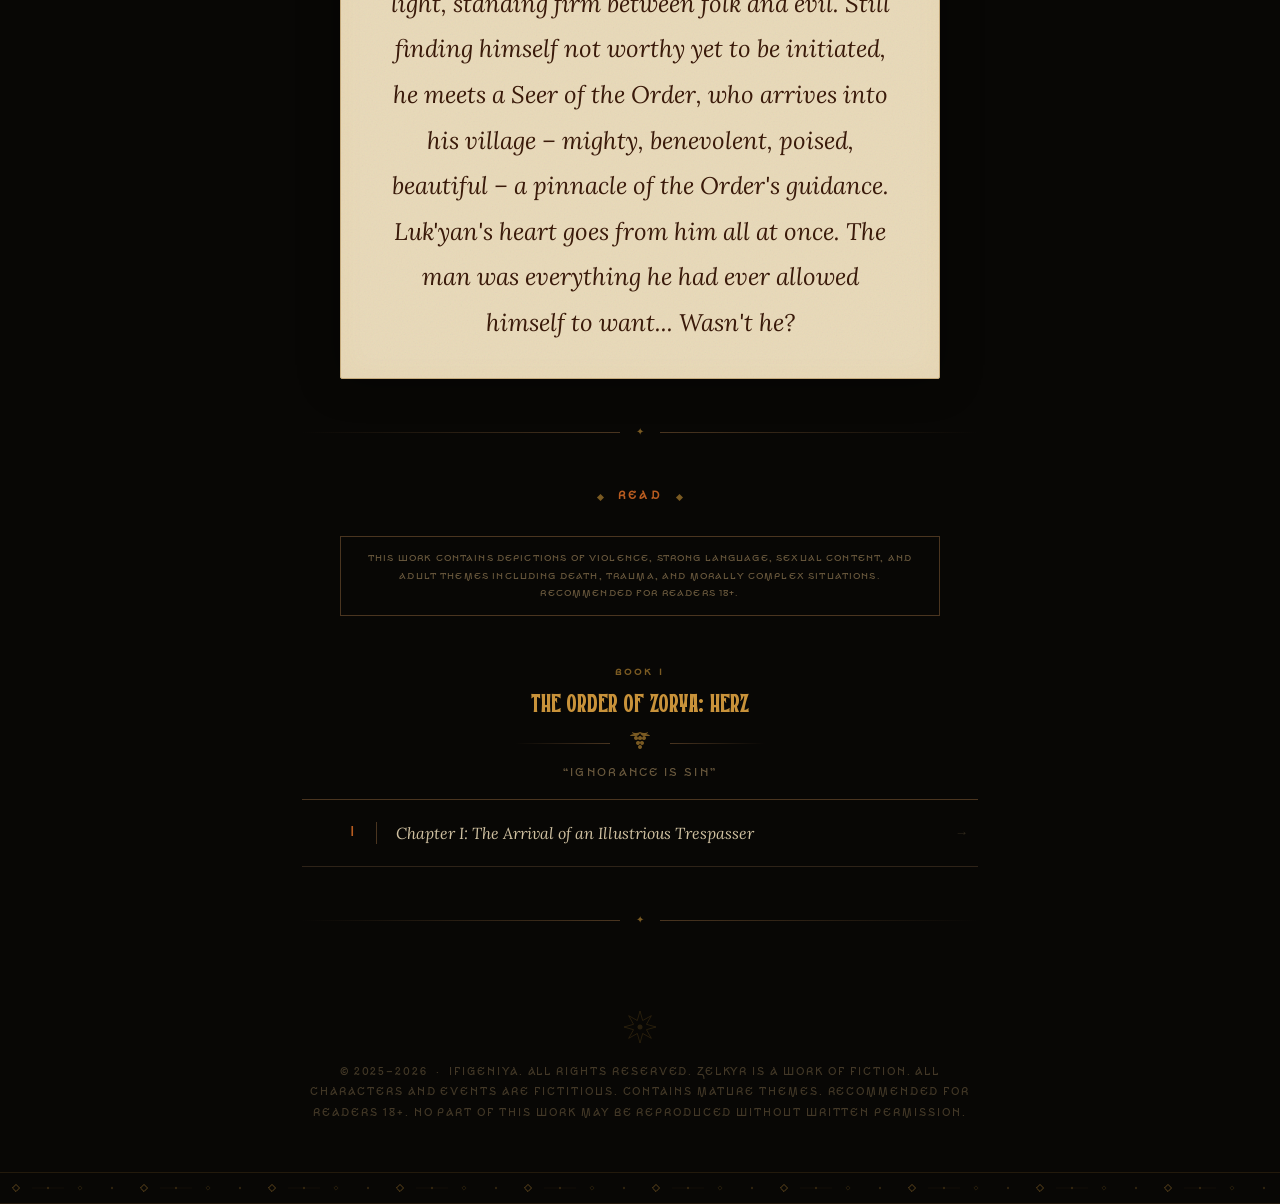
==== commit e61a97c8: "Add files via upload" ====
--- a/index.html
+++ b/index.html
@@ -126,7 +126,7 @@
     }
 
     #splash-btn {
-      font-family: var(--font-heading);
+      font-family: var(--font-ui);
       font-size: 0.75rem;
       letter-spacing: 0.35em;
       text-transform: uppercase;
@@ -162,7 +162,7 @@
     }
 
     .splash-age {
-      font-family: var(--font-heading);
+      font-family: var(--font-ui);
       font-size: 0.55rem;
       letter-spacing: 0.18em;
       text-transform: uppercase;
@@ -184,7 +184,7 @@
       background: none;
       border: none;
       cursor: pointer;
-      font-family: var(--font-heading);
+      font-family: var(--font-ui);
       font-size: 0.6rem;
       letter-spacing: 0.15em;
       text-transform: uppercase;
@@ -202,12 +202,30 @@
     .splash-lang-sep { color: #4a3520; font-size: 0.5rem; }
 
     .splash-subtitle {
-      font-family: 'Cinzel', serif;
+      font-family: var(--font-ui);
       font-size: 0.65rem;
       letter-spacing: 0.3em;
       text-transform: uppercase;
       color: #c2aa80;
       text-align: center;
+    }
+
+
+    .splash-subtitle::after {
+      content: '*кучерявка*';
+      display: block;
+      width: 250px;
+      margin: 1.5rem auto 0;
+      font-family: 'Tsybulka', serif;
+      font-size: 1.25rem;
+      letter-spacing: 0;
+      line-height: 1;
+      text-transform: none;
+      text-align: center;
+      color: #7a5a22;
+      background:
+        linear-gradient(to right, transparent, #4a3520) 0 50% / 95px 1px no-repeat,
+        linear-gradient(to left,  transparent, #4a3520) 100% 50% / 95px 1px no-repeat;
     }
   </style>
   <script>
@@ -285,7 +303,7 @@
     </div>
     <div class="splash-title"><img src="images/title.webp" alt="Zelkyr" /></div>
     <div class="splash-rule"></div>
-    <div class="splash-subtitle">A Ukrainian-made LGBTQ+ dark romantasy novel</div>
+    <div class="splash-subtitle">A Ukrainian-made queer dark romantasy novel</div>
     <div class="splash-age">Those who enter confirm they are of 18 years or older.</div>
     <button id="splash-btn" onclick="enterSite()">Enter the world of Zelkyr</button>
   </div>
@@ -319,16 +337,16 @@
     <header class="site-header">
       <h1 class="site-title"><img src="images/title.webp" alt="Zelkyr" /></h1>
       <div class="title-rule title-rule--bottom"></div>
-      <p class="site-subtitle">&#10022; &nbsp; A Ukrainian-made LGBTQ+ dark romantasy novel &nbsp; &#10022;</p>
+      <p class="site-subtitle">&#10022; &nbsp; A Ukrainian-made queer dark romantasy novel &nbsp; &#10022;</p>
     </header>
 
     <nav class="site-nav">
       <a href="#synopsis" class="nav-link">Synopsis</a>
-      <span class="nav-sep" aria-hidden="true">✦</span>
+      <span class="nav-sep" aria-hidden="true">*цибулька*</span>
       <a href="#Read" class="nav-link">Read</a>
-      <span class="nav-sep" aria-hidden="true">✦</span>
+      <span class="nav-sep" aria-hidden="true">*цибулька*</span>
       <a href="team.html" class="nav-link">Team</a>
-      <span class="nav-sep" aria-hidden="true">✦</span>
+      <span class="nav-sep" aria-hidden="true">*цибулька*</span>
       <div class="nav-dropdown" id="glossaryDropdown">
         <button class="nav-dropdown-btn" onclick="toggleDropdown()">Glossary</button>
         <ul class="nav-dropdown-menu" id="glossaryMenu">
--- a/style.css
+++ b/style.css
@@ -4,6 +4,26 @@
 @font-face {
   font-family: 'Kyiv Region';
   src: url([data-uri]) format('woff2');
+  font-weight: normal;
+  font-style: normal;
+  font-display: swap;
+}
+
+/* ── Tsybulka (titles) ── */
+@font-face {
+  font-family: 'Tsybulka';
+  src: url('Tsybulka-Regular.woff2') format('woff2'),
+       url('Tsybulka-Regular.ttf') format('truetype');
+  font-weight: normal;
+  font-style: normal;
+  font-display: swap;
+}
+
+/* ── Horobets (subtitles, chapter entries, splash UI) ── */
+@font-face {
+  font-family: 'Horobets';
+  src: url('Horobets-Regular.woff2') format('woff2'),
+       url('Horobets-Regular.ttf') format('truetype');
   font-weight: normal;
   font-style: normal;
   font-display: swap;
@@ -22,18 +42,27 @@
   --font-display: 'Kyiv Region', serif;
   --font-heading: 'Kyiv Region', serif;
   --font-body:    'Lora', serif;
-}
-
-/* Exceptions kept in their original fonts in BOTH languages:
-   the subtitle line and the big chapter heading */
+  --font-title:   'Tsybulka', serif;
+  --font-ui:      'Horobets', sans-serif;
+}
+
+/* Exceptions pinned in BOTH languages:
+   the subtitle line and the big chapter heading. */
 .site-subtitle,
-.splash-subtitle { font-family: 'Cinzel', serif !important; }
+.splash-subtitle { font-family: var(--font-ui) !important; }
 .chapter-title-large { font-family: 'Cinzel Decorative', serif !important; }
-/* Cinzel Decorative has no Cyrillic — UA chapter titles use Kyiv Region instead */
+/* Cinzel Decorative is Latin-only — Ukrainian titles use Tsybulka instead.
+   Tsybulka is condensed, so it needs more tracking than the Latin face. */
 html[lang="uk"] .chapter-title-large {
-  font-family: var(--font-display) !important;
-  text-transform: uppercase;
-  letter-spacing: 0.18em;
+  font-family: var(--font-title), serif !important;
+  letter-spacing: 0.14em;
+}
+/* Section pages (team, characters, locations, gemstones) are about the book
+   rather than part of it, so their headings use the site's structural face.
+   The extra html/body in the selector is only there to outrank the two
+   language-specific pins above. */
+html body.section-page .chapter-title-large {
+  font-family: var(--font-heading) !important;
 }
 
 *, *::before, *::after { box-sizing: border-box; margin: 0; padding: 0; }
@@ -158,7 +187,21 @@
   transition: color 0.25s;
 }
 .site-nav a:hover { color: var(--gold); }
-.nav-sep { color: var(--gold-dim); font-size: 0.5rem; }
+.nav-sep {
+  color: var(--gold-dim);
+  /* ornament ligature from Tsybulka — letter-spacing must stay 0 */
+  font-family: var(--font-title), serif;
+  font-size: 1.1rem;
+  letter-spacing: 0;
+  line-height: 1;
+  text-transform: none;
+}
+
+/* nav links carry no underline in any state */
+.nav-link,
+.site-nav a,
+.site-nav a:hover,
+.site-nav a:focus { text-decoration: none; }
 
 /* ── Ornament bar ── */
 .ornament-bar {
@@ -259,11 +302,20 @@
 
 /* short centred rule between the title and the epigraph */
 .book-head::after {
-  content: '';
-  width: 90px;
-  height: 1px;
-  background: var(--border2);
-  margin-top: 0.2rem;
+  /* the old hairline rule, now broken in the middle by the kalyna ornament.
+     The two halves are background gradients; the glyph sits between them. */
+  content: '*калина*';
+  font-family: var(--font-title), serif;
+  font-size: 1.3rem;
+  letter-spacing: 0;
+  line-height: 1;
+  color: var(--gold-dim);
+  margin-top: 0.35rem;
+  width: 250px;
+  text-align: center;
+  background:
+    linear-gradient(to right, transparent, var(--border2)) 0 50% / 95px 1px no-repeat,
+    linear-gradient(to left,  transparent, var(--border2)) 100% 50% / 95px 1px no-repeat;
 }
 
 .book-num {
@@ -276,24 +328,25 @@
 }
 
 .book-title {
-  font-family: 'Cinzel Decorative', serif;
+  font-family: var(--font-title), serif;
   font-size: 1.4rem;
   line-height: 1.25;
   color: var(--gold);
   text-align: center;
 }
-/* Cinzel Decorative is Latin-only — Ukrainian titles use Lora instead */
+/* Both languages share Tsybulka here; the UA line is set a touch larger
+   to match optical weight */
 html[lang="uk"] .book-title {
-  font-family: var(--font-body);
-  font-size: 1.65rem;
+  font-size: 1.5rem;
 }
 
 /* Book epigraph — the book's central idea, set quietly so it sits under
    the title rather than competing with it */
 .book-epigraph {
-  font-family: var(--font-body);
-  font-style: italic;
-  font-size: 0.85rem;
+  font-family: var(--font-heading);
+  font-size: 0.72rem;
+  letter-spacing: 0.2em;
+  text-transform: uppercase;
   color: var(--muted);
   text-align: center;
   margin: 0.55rem 0 0.9rem;
@@ -332,7 +385,7 @@
 }
 
 .chapter-entry:hover .ch-num { color: var(--gold2); }
-.chapter-entry:hover .ch-title { color: var(--gold); }
+.chapter-entry:hover .ch-title { color: var(--gold); font-family: var(--font-ui); font-size: 0.95rem; }
 .chapter-entry:hover .ch-arrow { opacity: 1; color: var(--gold); }
 
 .ch-num {
@@ -424,6 +477,9 @@
   font-family: 'Cinzel Decorative', serif;
   font-size: clamp(1.6rem, 5vw, 3rem);
   color: var(--gold2);
+  /* h1 defaults to bold; Tsybulka has only a Regular weight, so the browser
+     would fake it and clog the letterforms */
+  font-weight: 400;
   letter-spacing: 0.08em;
   line-height: 1.2;
   margin-top: 0.8rem;
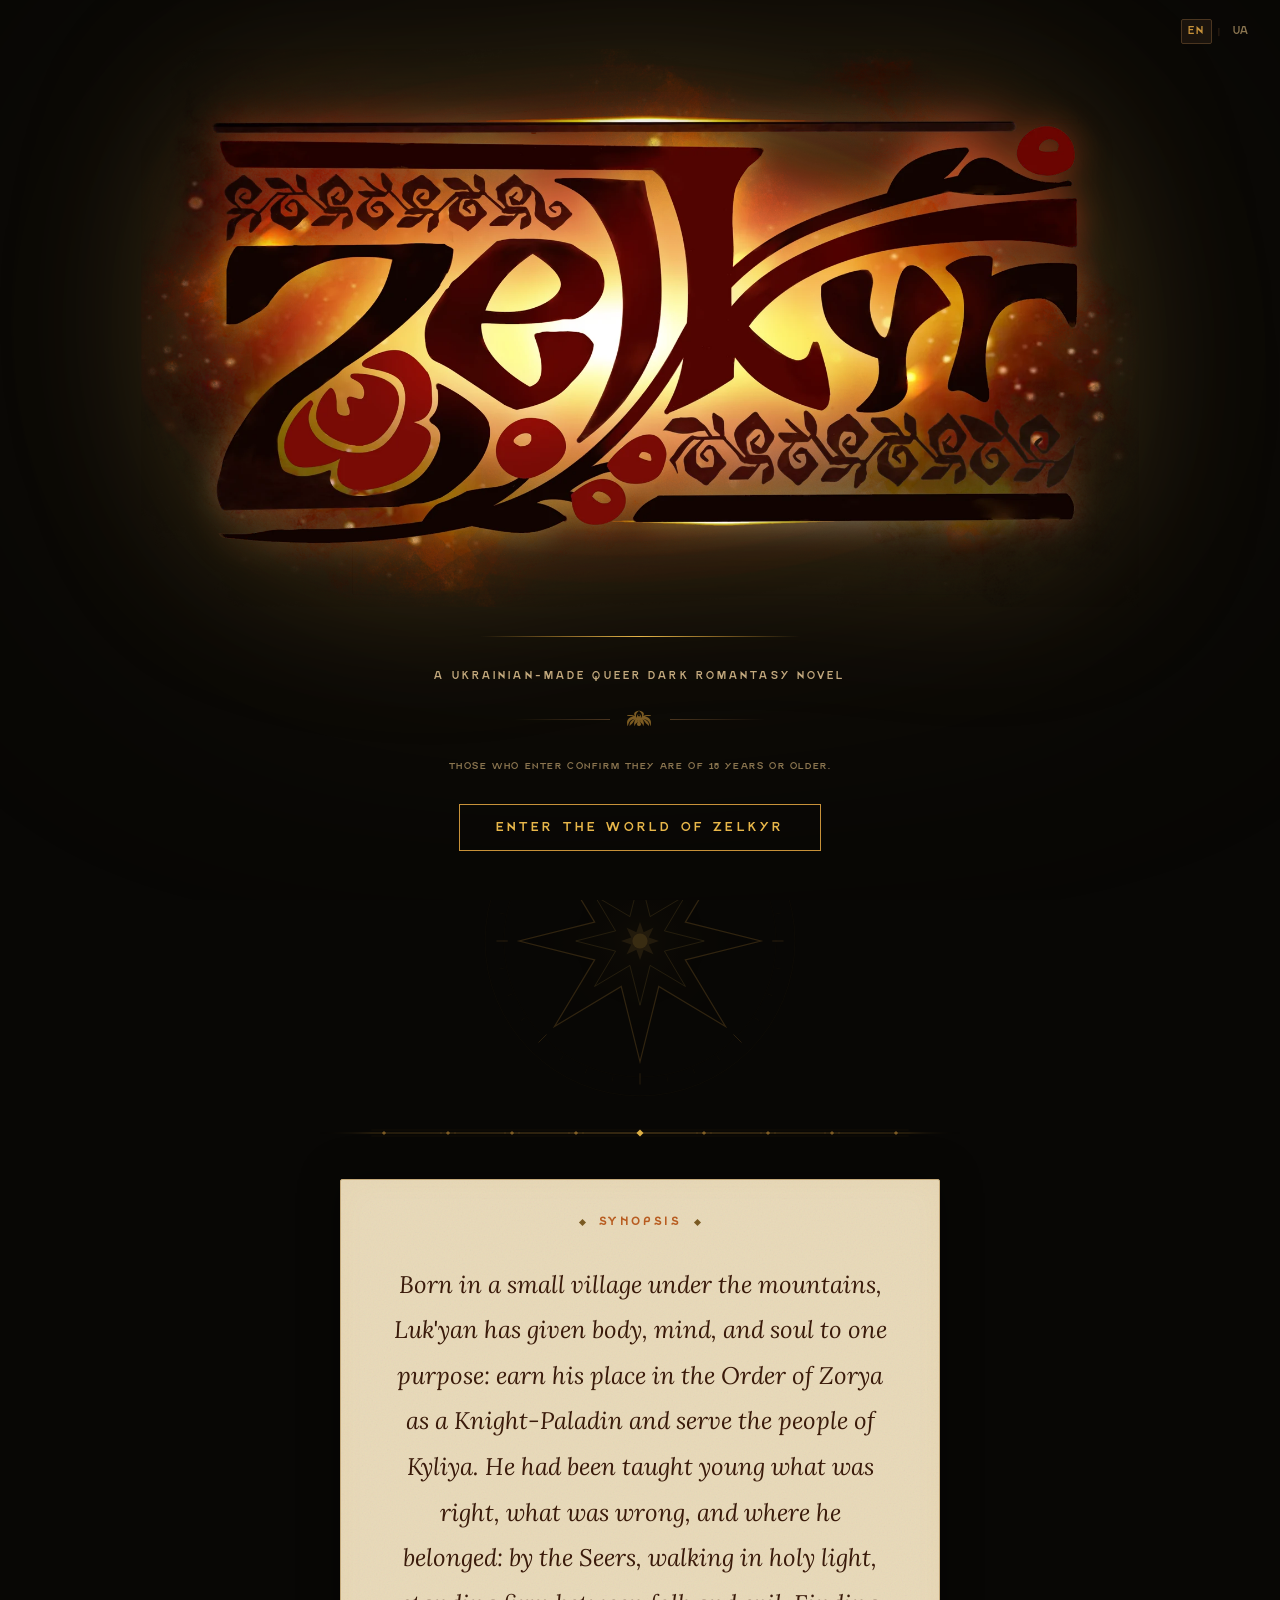
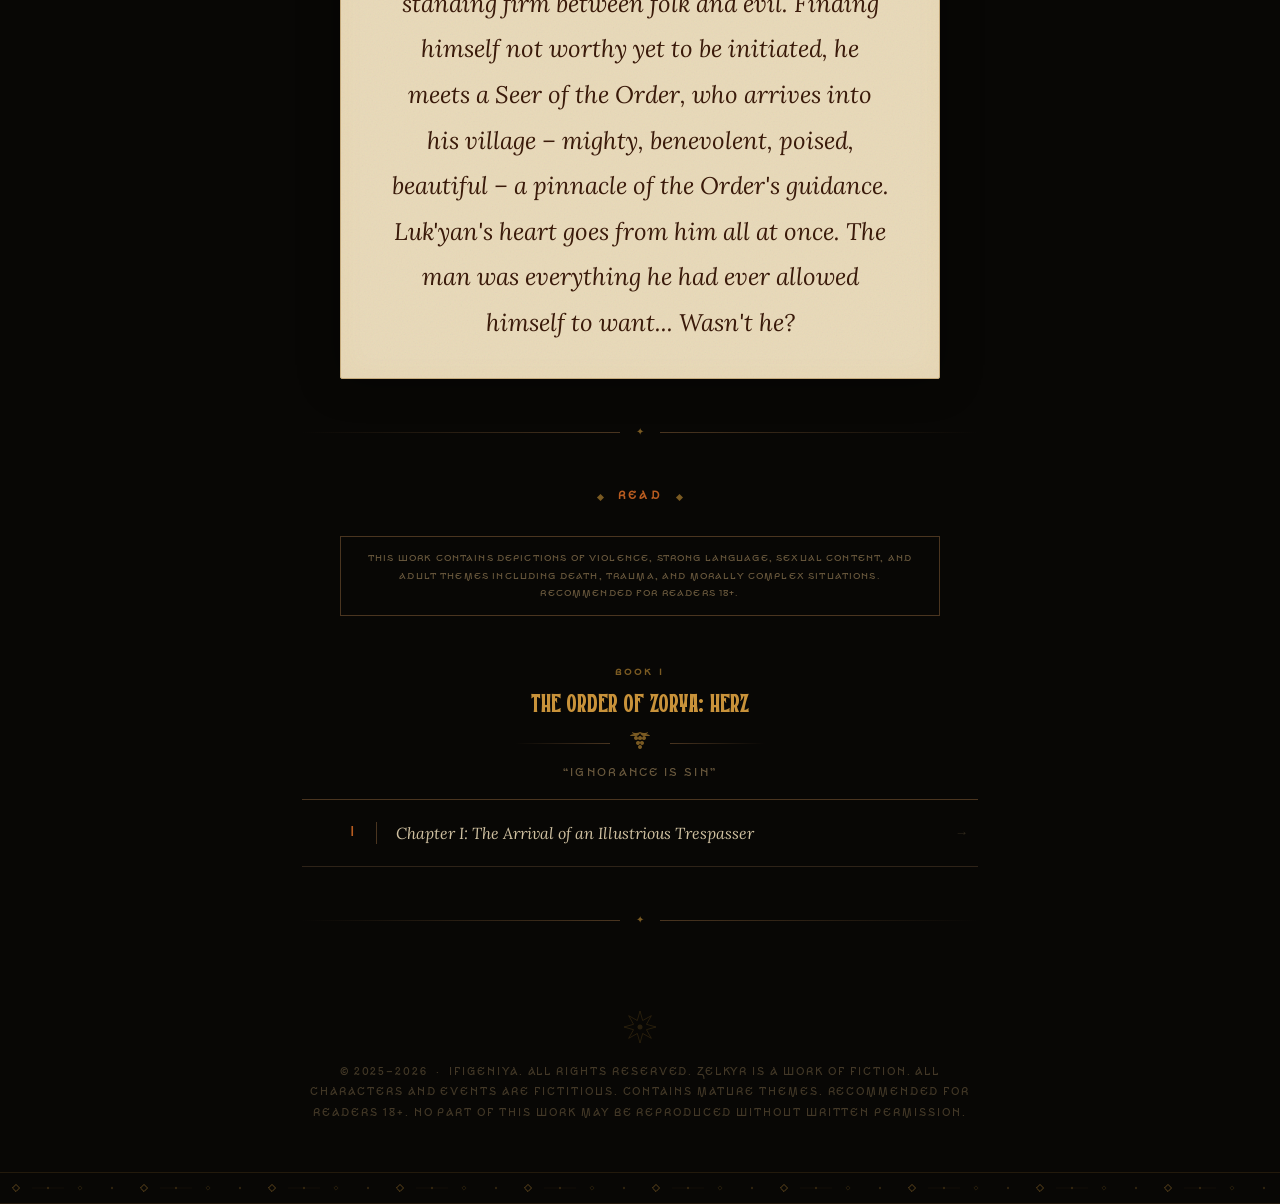
==== commit 0eeb66ac: "Fix grammatical errors in character description" ====
--- a/index.html
+++ b/index.html
@@ -373,10 +373,10 @@
       </div>
       <p>
      Born in a small village under the mountains, Luk'yan has given body, mind, and soul to one purpose: 
-     to earn his place in the Order of Zorya as a Knight-Paladin and serve the people of Kyliya. 
+     earn his place in the Order of Zorya as a Knight-Paladin and serve the people of Kyliya. 
      He had been taught young what was right, what was wrong, and where he belonged: 
      by the Seers, walking in holy light, standing firm between folk and evil. 
-     Still finding himself not worthy yet to be initiated, he meets a Seer of the Order, 
+     Finding himself not worthy yet to be initiated, he meets a Seer of the Order, 
      who arrives into his village – mighty, benevolent, poised, beautiful – a pinnacle of the Order's guidance.
      Luk'yan's heart goes from him all at once. The man was everything he had ever allowed himself to want... 
      Wasn't he?
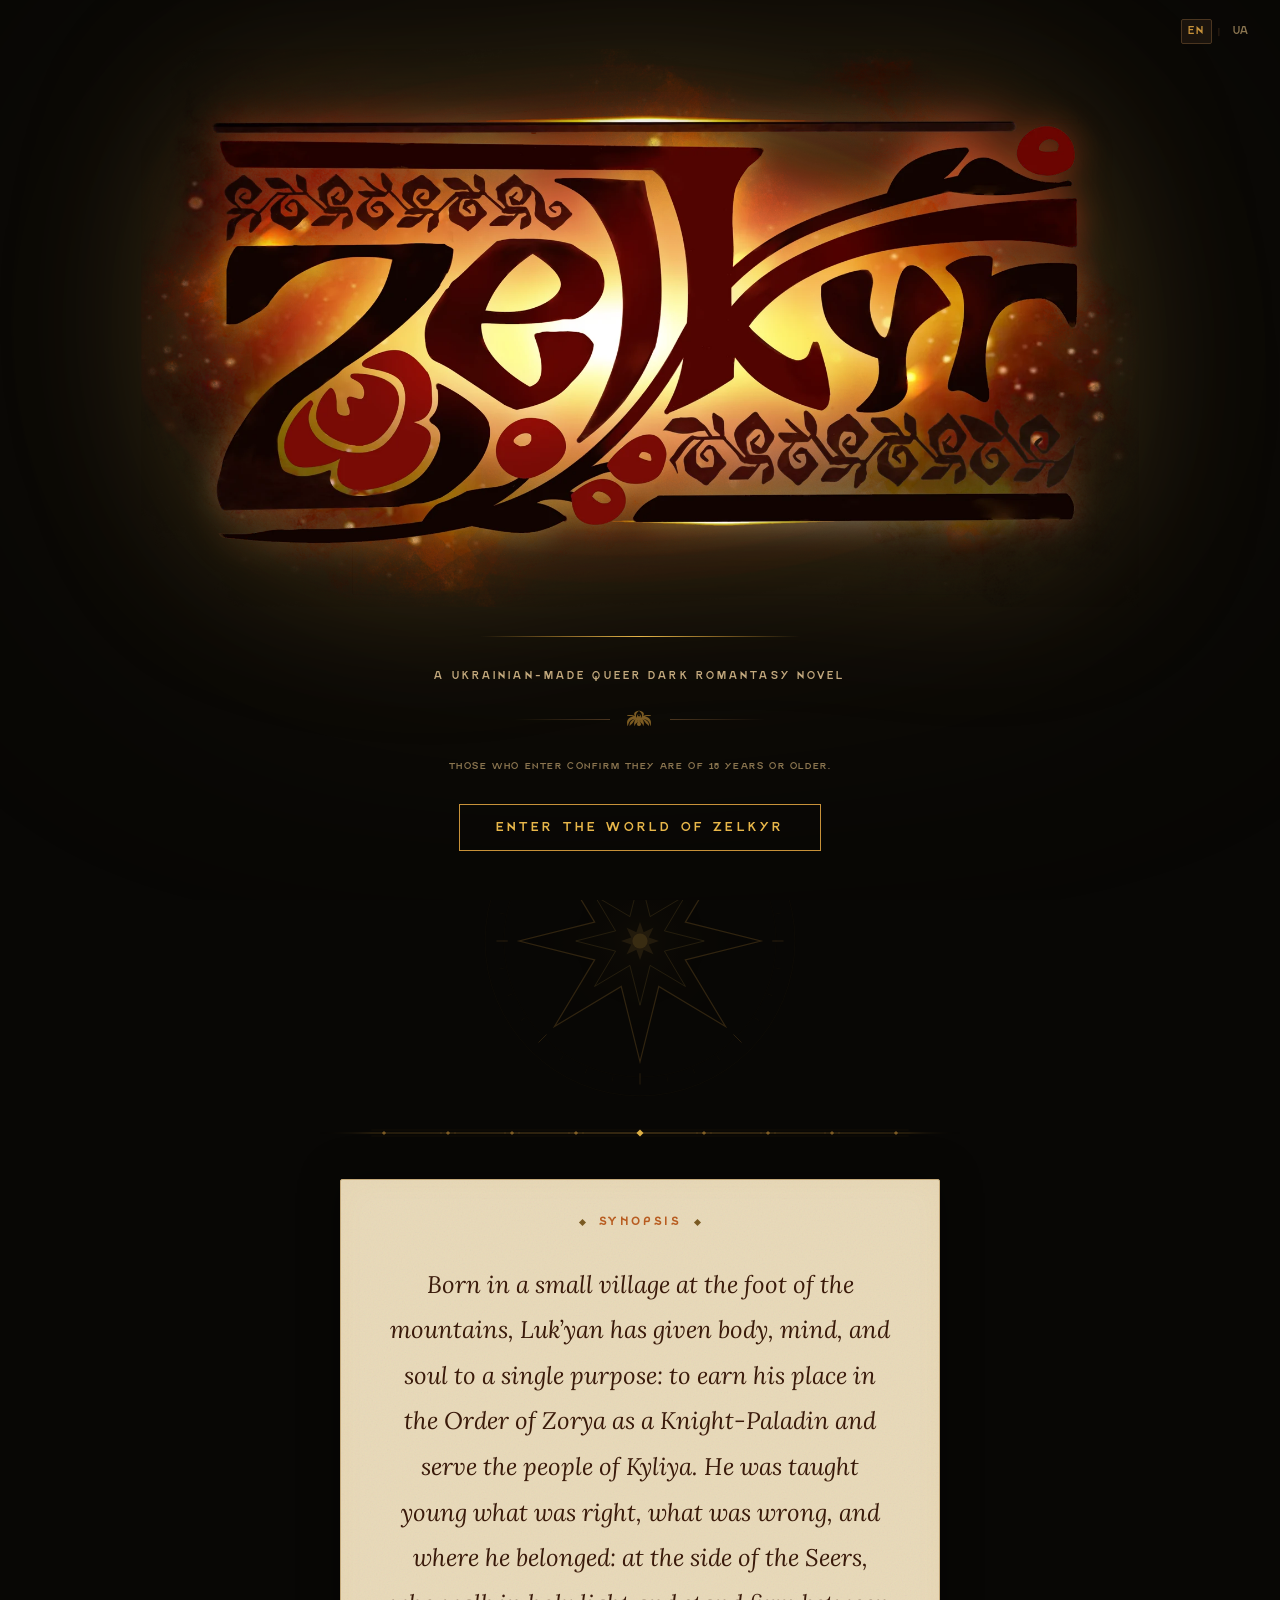
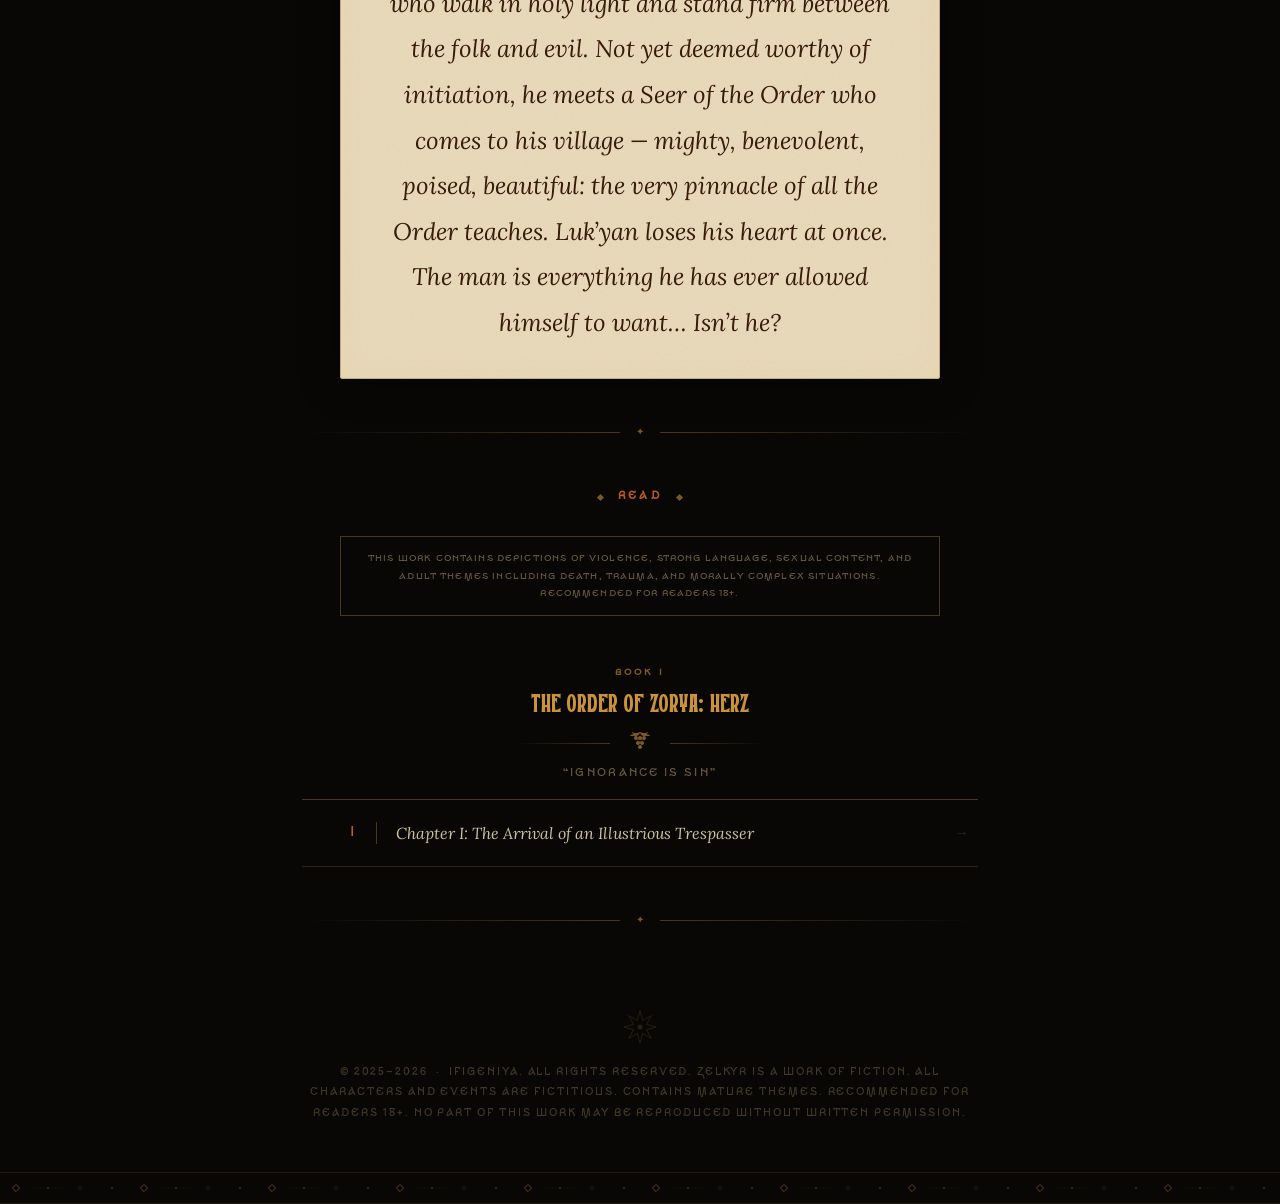
==== commit d8875cb5: "Update character description for Luk’yan Revised the character description for clarity and flow." ====
--- a/index.html
+++ b/index.html
@@ -372,14 +372,13 @@
         <span class="section-diamond"></span>
       </div>
       <p>
-     Born in a small village under the mountains, Luk'yan has given body, mind, and soul to one purpose: 
-     earn his place in the Order of Zorya as a Knight-Paladin and serve the people of Kyliya. 
-     He had been taught young what was right, what was wrong, and where he belonged: 
-     by the Seers, walking in holy light, standing firm between folk and evil. 
-     Finding himself not worthy yet to be initiated, he meets a Seer of the Order, 
-     who arrives into his village – mighty, benevolent, poised, beautiful – a pinnacle of the Order's guidance.
-     Luk'yan's heart goes from him all at once. The man was everything he had ever allowed himself to want... 
-     Wasn't he?
+   Born in a small village at the foot of the mountains, Luk’yan has given body, mind, and soul to a single purpose: 
+        to earn his place in the Order of Zorya as a Knight-Paladin and serve the people of Kyliya. 
+        He was taught young what was right, what was wrong, and where he belonged: at the side of the Seers, 
+        who walk in holy light and stand firm between the folk and evil. Not yet deemed worthy of initiation, 
+        he meets a Seer of the Order who comes to his village — mighty, benevolent, poised, beautiful: 
+        the very pinnacle of all the Order teaches. Luk’yan loses his heart at once. 
+        The man is everything he has ever allowed himself to want… Isn’t he?
       </p>
     </section>
 
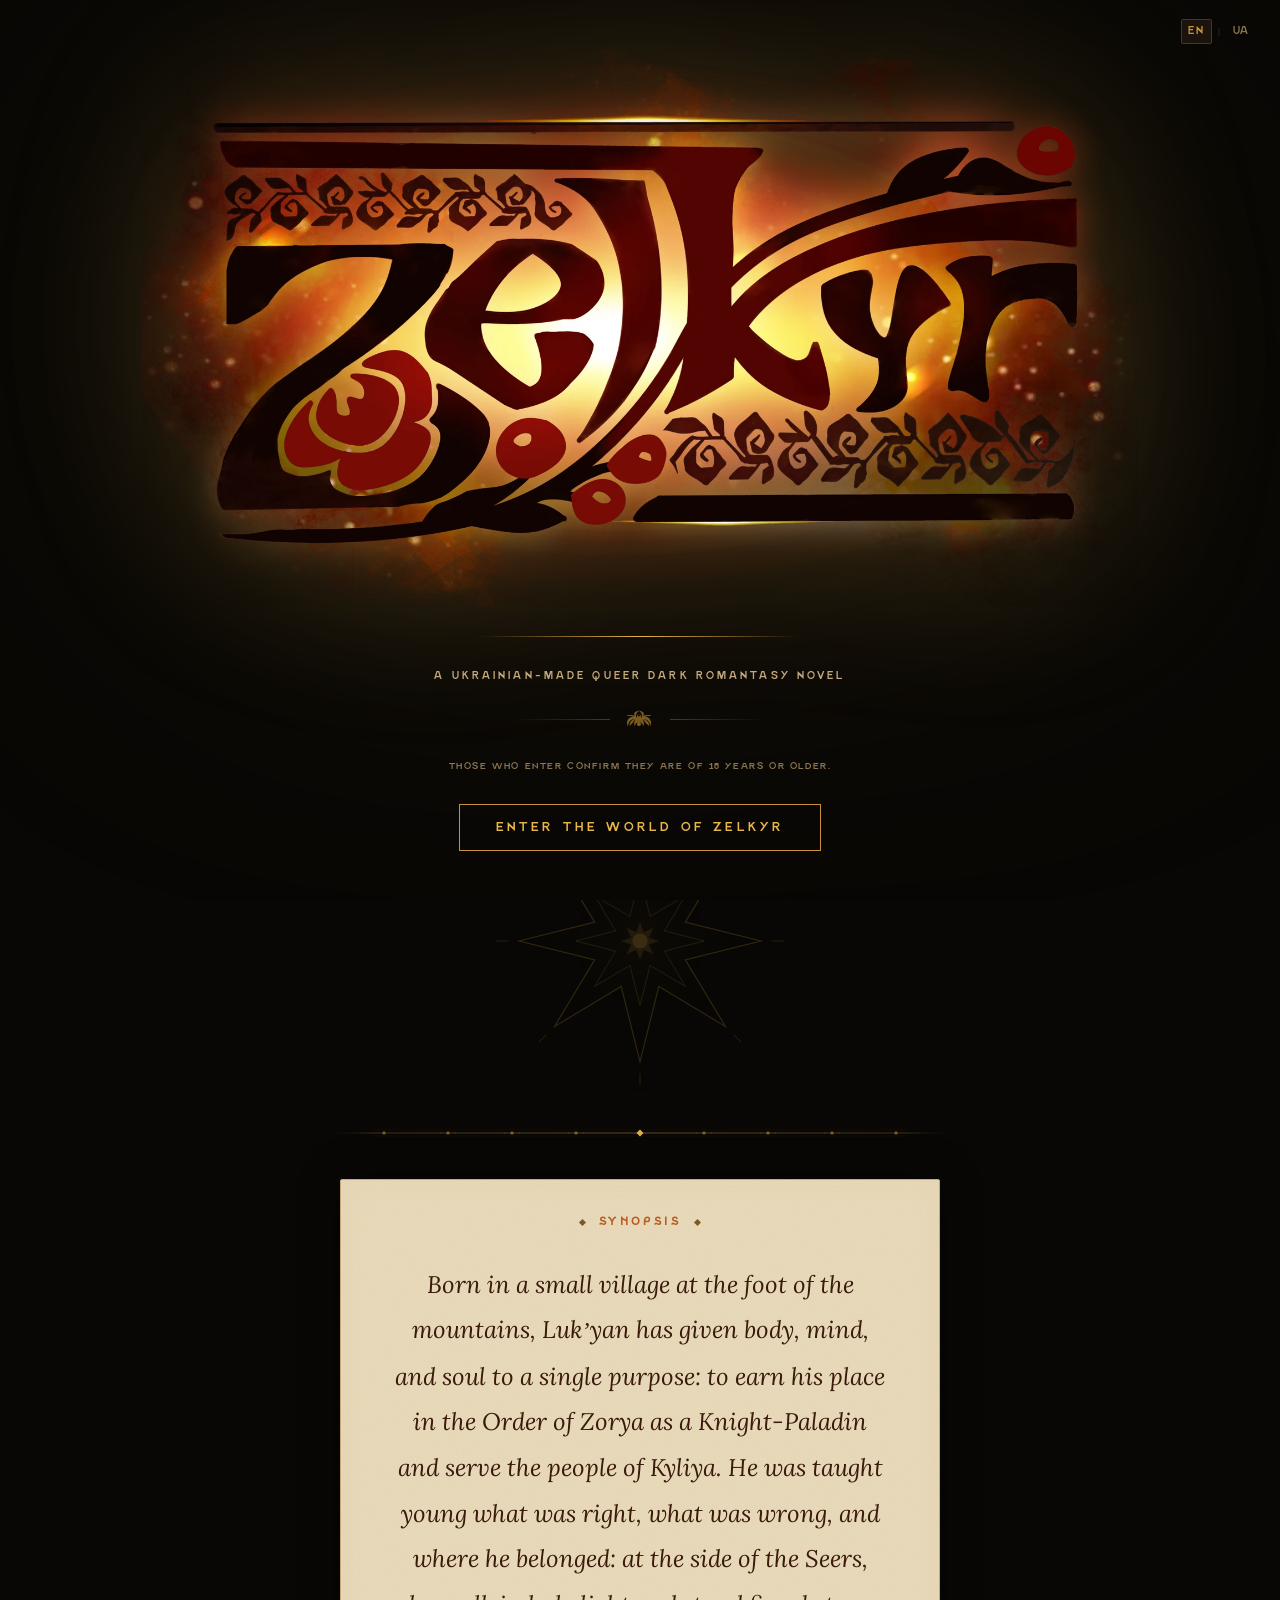
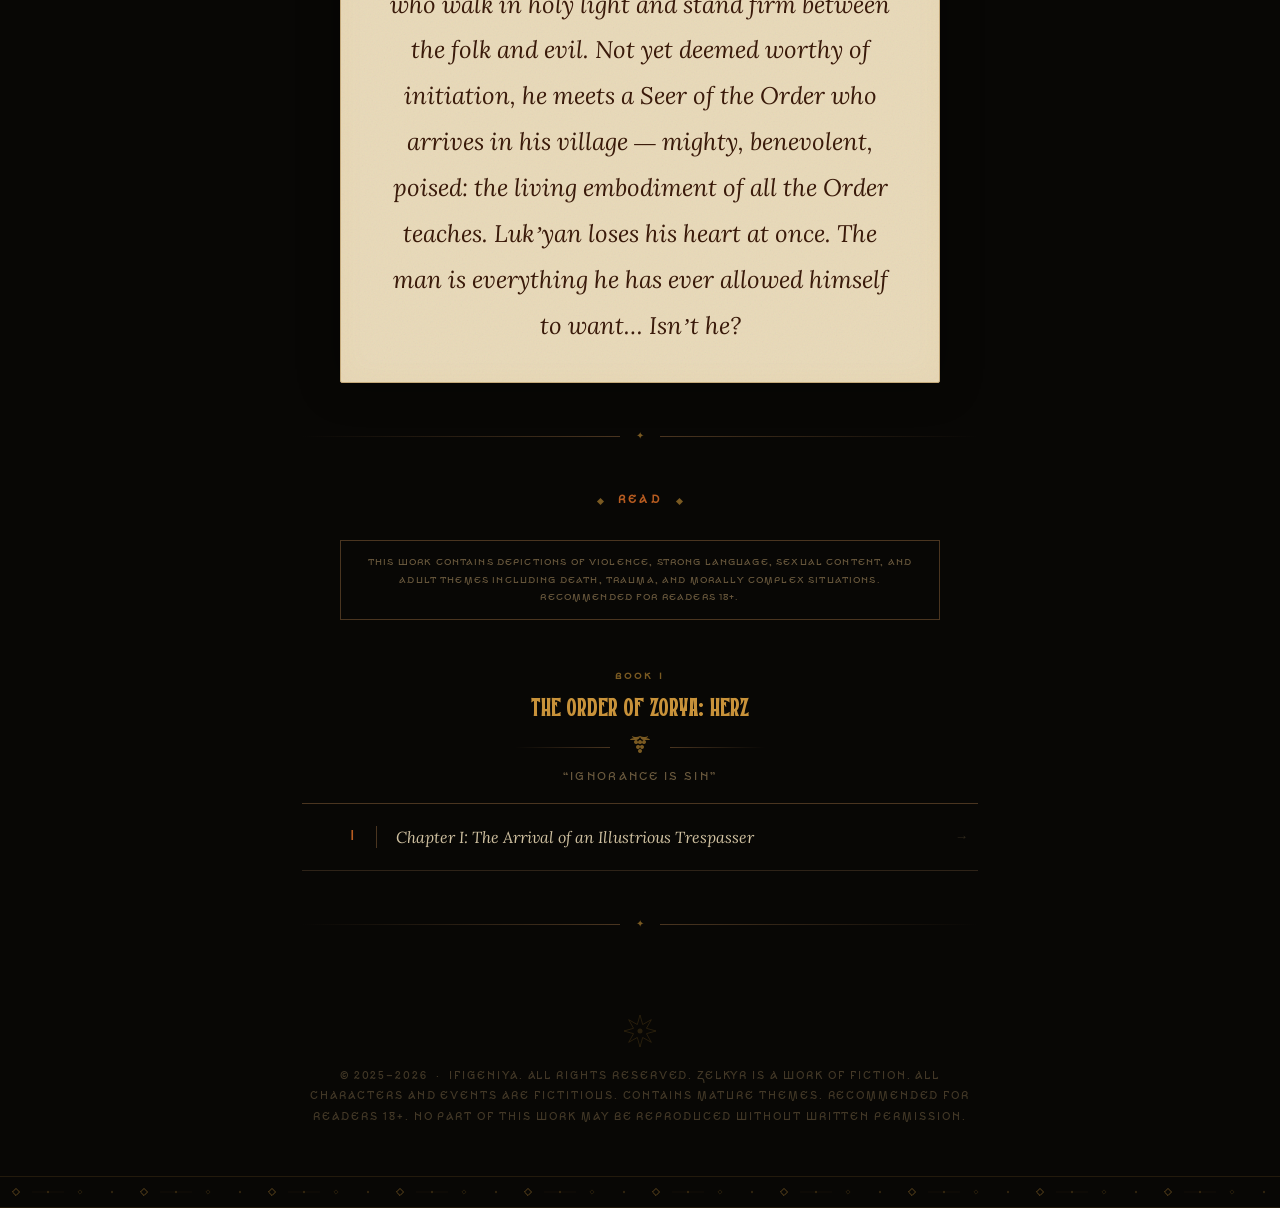
==== commit 76680041: "Add files via upload" ====
--- a/index.html
+++ b/index.html
@@ -372,12 +372,12 @@
         <span class="section-diamond"></span>
       </div>
       <p>
-   Born in a small village at the foot of the mountains, Luk’yan has given body, mind, and soul to a single purpose: 
-        to earn his place in the Order of Zorya as a Knight-Paladin and serve the people of Kyliya. 
-        He was taught young what was right, what was wrong, and where he belonged: at the side of the Seers, 
-        who walk in holy light and stand firm between the folk and evil. Not yet deemed worthy of initiation, 
-        he meets a Seer of the Order who comes to his village — mighty, benevolent, poised, beautiful: 
-        the very pinnacle of all the Order teaches. Luk’yan loses his heart at once. 
+        Born in a small village at the foot of the mountains, Luk’yan has given body, mind, and soul to a single purpose:
+        to earn his place in the Order of Zorya as a Knight-Paladin and serve the people of Kyliya.
+        He was taught young what was right, what was wrong, and where he belonged: at the side of the Seers,
+        who walk in holy light and stand firm between the folk and evil. Not yet deemed worthy of initiation,
+        he meets a Seer of the Order who arrives in his village — mighty, benevolent, poised:
+        the living embodiment of all the Order teaches. Luk’yan loses his heart at once.
         The man is everything he has ever allowed himself to want… Isn’t he?
       </p>
     </section>
@@ -466,6 +466,15 @@
   <script src="ornaments.js"></script>
   <script>
       var cur = new Date().getFullYear(); if (cur > 2025) { document.getElementById('yr-range').textContent = '\u2013' + cur; }
+
+      // Synopsis punctuation: Lora italic draws — short and ’ almost straight,
+      // so both are wrapped in .punct (set in a classic serif in style.css).
+      // A no-break space before each dash keeps it from starting a line.
+      document.querySelectorAll('.synopsis p').forEach(function (p) {
+        p.innerHTML = p.innerHTML
+          .replace(/\s*\u2014/g, '\u00a0<span class="punct">\u2014</span>')
+          .replace(/\u2019/g, '<span class="punct">\u2019</span>');
+      });
   </script>
 
   <script>
--- a/style.css
+++ b/style.css
@@ -263,6 +263,11 @@
   margin: 0 auto;
   line-height: 1.9;
 }
+
+/* Lora italic draws its em dash short and its apostrophe almost straight,
+   so the synopsis borrows these two marks from a classic serif.
+   The index pages' script wraps them in .punct. */
+.synopsis .punct { font-family: Georgia, 'Times New Roman', serif; }
 
 /* ── Mid rule ── */
 .mid-rule {
